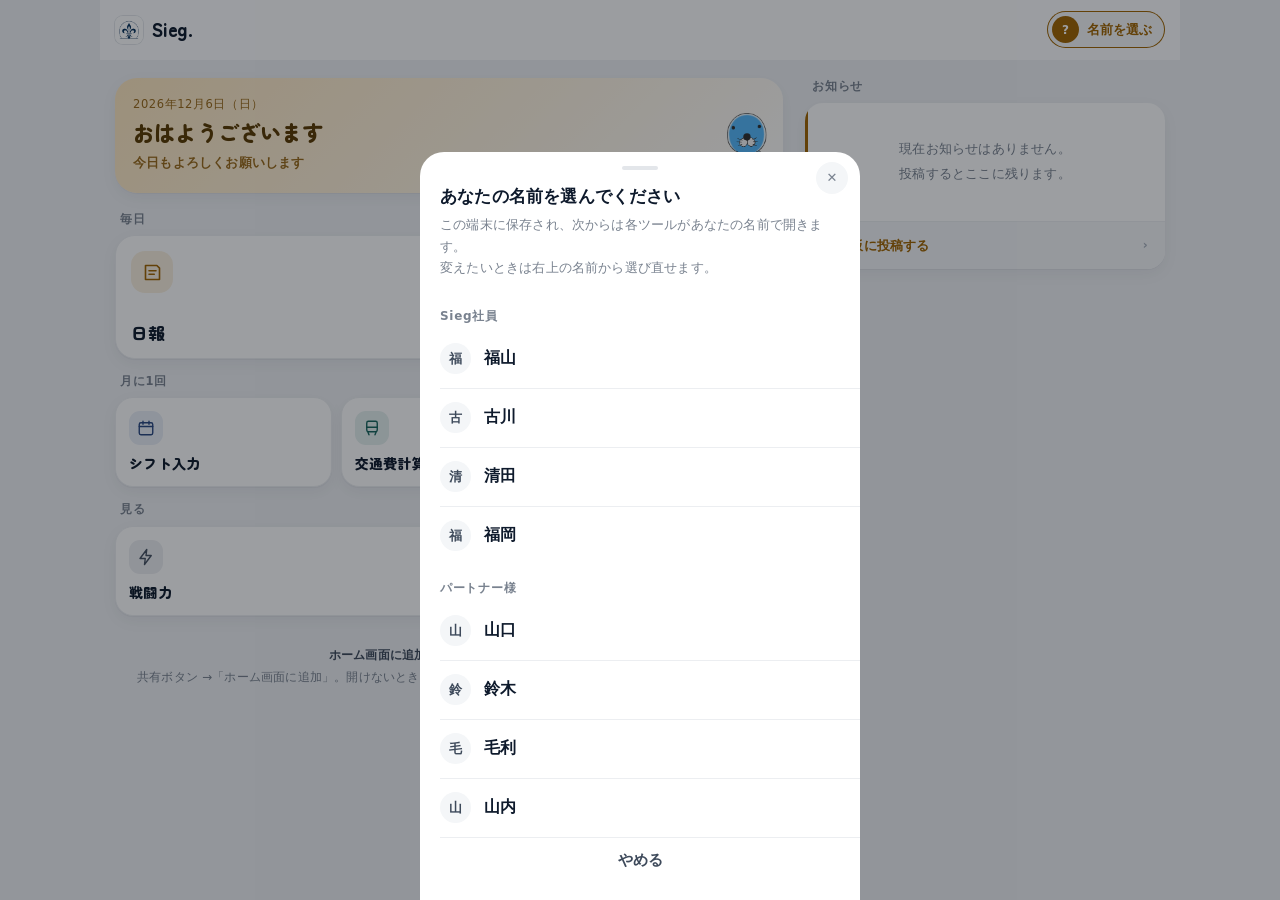
==== index.html @ 3b05fbc0 "全体を軽く：キャラ画像をWebPに（6MB→0.4MB）・Webフォントを減らして待たずに表示・更新しても画像とフォントを捨てない・みんなの状況は前回の分をすぐ出す - fighters/NN.web" ====
<!DOCTYPE html>
<html lang="ja">
<head>
<meta charset="UTF-8">
<meta name="viewport" content="width=device-width, initial-scale=1.0, viewport-fit=cover">
<title>Sieg 業務ポータル</title>
<meta http-equiv="Cache-Control" content="no-cache, no-store, must-revalidate">
<meta http-equiv="Pragma" content="no-cache">
<meta http-equiv="Expires" content="0">
<meta name="description" content="Siegの業務ツール入口。日報・シフト入力・交通費計算・経費精算・掲示板・資料・緊急連絡先。">
<meta name="theme-color" content="#FFFFFF" media="(prefers-color-scheme: light)">
<meta name="theme-color" content="#0C1015" media="(prefers-color-scheme: dark)">
<link rel="manifest" href="manifest.json">
<link rel="icon" href="icons/icon-192.png" type="image/png">
<link rel="apple-touch-icon" href="icons/apple-touch-icon.png">
<link rel="preconnect" href="https://fonts.googleapis.com">
<link rel="preconnect" href="https://fonts.gstatic.com" crossorigin>
<!-- 字（丸ゴシック）は待たずに画面を出す。届いたら字だけ入れ替わる -->
<link rel="stylesheet" href="https://fonts.googleapis.com/css2?family=Zen+Maru+Gothic:wght@700;900&display=swap" media="print" onload="this.media='all'"><noscript><link rel="stylesheet" href="https://fonts.googleapis.com/css2?family=Zen+Maru+Gothic:wght@700;900&display=swap"></noscript>
<meta name="mobile-web-app-capable" content="yes">
<meta name="apple-mobile-web-app-capable" content="yes">
<meta name="apple-mobile-web-app-status-bar-style" content="default">
<meta name="apple-mobile-web-app-title" content="Sieg">
<style>
/* ═════ 配色・角丸などの基本値 ═════ */
:root{
  --bg:#EFF1F4; --surface:#FFF; --sunk:#F4F6F8;
  --ink:#0E1A2C; --ink2:#3E4A5B; --mute:#79828F; --faint:#A6AEBA;
  --hair:#E3E6EA; --hair2:#ECEEF1;
  --amber:#A06400; --amber-tint:#FAF0DF;
  --red:#AE2B24;   --red-tint:#F9EAE8;
  --blue:#294780;  --blue-tint:#E9EEF6;
  --teal:#16645C;  --teal-tint:#E4F0EE;
  --green:#1B6541; --green-tint:#E6F0EA;
  --slate:#465162; --slate-tint:#ECEEF1;
  --lift:0 1px 1px rgba(14,26,44,.035), 0 5px 16px rgba(14,26,44,.05);
  --r:18px;
  --inset:69px; /* アイコン幅ぶん、区切り線を内側から始める */
}
@media (prefers-color-scheme:dark){
  :root{
    --bg:#0C1015; --surface:#161B23; --sunk:#1C222B;
    --ink:#E9EEF4; --ink2:#B7C1CD; --mute:#818B9A; --faint:#5A6473;
    --hair:#232A34; --hair2:#1E242C;
    --amber:#E7AB44; --amber-tint:#2A2115;
    --red:#F07B6F;   --red-tint:#2B1917;
    --blue:#84A9E3;  --blue-tint:#182130;
    --teal:#5FC6B9;  --teal-tint:#142625;
    --green:#5FC48C; --green-tint:#152621;
    --slate:#98A3B2; --slate-tint:#1C222B;
    --lift:none;
  }
}
*{box-sizing:border-box;margin:0;padding:0;-webkit-tap-highlight-color:transparent}
[hidden]{display:none!important}
html{-webkit-text-size-adjust:100%}
body{
  background:var(--bg); color:var(--ink);
  font-family:"Hiragino Kaku Gothic ProN","Yu Gothic",Meiryo,system-ui,sans-serif;
  font-feature-settings:"palt"; line-height:1.5; letter-spacing:.012em;
}
a{color:inherit;text-decoration:none}
button{font-family:inherit;border:none;background:none;color:inherit;cursor:pointer}
:focus-visible{outline:2px solid var(--amber);outline-offset:2px;border-radius:10px}
@media (prefers-reduced-motion:reduce){*{transition:none!important;animation:none!important}}

.app{max-width:440px;margin:0 auto;min-height:100vh;min-height:100svh;
  padding-bottom:calc(78px + env(safe-area-inset-bottom))}
.pad{padding:0 15px}

/* ═════ ヘッダー ═════ */
.bar{
  position:sticky;top:0;z-index:20;
  background:color-mix(in srgb,var(--surface) 84%,transparent);
  -webkit-backdrop-filter:saturate(180%) blur(20px);backdrop-filter:saturate(180%) blur(20px);
  border-bottom:1px solid transparent;
  padding:calc(11px + env(safe-area-inset-top)) 15px 11px;
  display:flex;align-items:center;justify-content:space-between;gap:10px;
  transition:border-color .2s;
}
.bar.stuck{border-bottom-color:var(--hair)}
.brand{display:flex;align-items:center;gap:9px;min-width:0}
.brand .mk{width:28px;height:28px;flex:none;border-radius:8px;overflow:hidden;
  background:#fff;box-shadow:0 0 0 1px var(--hair)}
.brand .mk img{width:100%;height:100%;display:block;object-fit:cover}
.brand b{font-size:19px;font-weight:800;letter-spacing:-.01em}
.who{
  display:flex;align-items:center;gap:8px;flex:none;
  background:var(--sunk);border-radius:999px;padding:5px 13px 5px 5px;
  font-size:13px;font-weight:700;transition:transform .12s;
}
.who:active{transform:scale(.95)}
.who i{width:27px;height:27px;border-radius:50%;background:var(--ink);color:var(--surface);
  display:grid;place-items:center;font-style:normal;font-size:12px;font-weight:800;flex:none}
.who.unset{color:var(--amber);box-shadow:inset 0 0 0 1px var(--amber)}
.who.unset i{background:var(--amber);color:#fff}

/* ═════ 画面切り替え ═════ */
.view{display:none;padding-top:18px}
.view.on{display:block}
.view.on.enter > *{animation:rise .36s cubic-bezier(.22,.68,.28,1) backwards}
.view.on.enter > *:nth-child(2){animation-delay:.055s}
.view.on.enter > *:nth-child(3){animation-delay:.1s}
.view.on.enter > *:nth-child(4){animation-delay:.14s}
@keyframes rise{from{opacity:0;transform:translateY(10px)}to{opacity:1;transform:none}}

.head{padding:2px 5px 16px}
.head .d{font-size:11.5px;color:var(--faint);font-variant-numeric:tabular-nums;letter-spacing:.05em}
.head h2{font-size:21px;font-weight:800;margin-top:5px;line-height:1.42;text-wrap:pretty}
/* あいさつ：時間帯で色が変わるカード（朝・昼・夜は data-tod） */
#v-home .head{margin:0 0 16px;padding:18px 74px 20px 18px;border-radius:22px;background:var(--hero);box-shadow:var(--lift)}
#v-home .head .d{color:var(--hero-sub)}
#v-home .head h2{color:var(--hero-ink);font-size:21px;font-weight:900;letter-spacing:.01em;word-break:keep-all;overflow-wrap:anywhere}
#v-home .head .sub{display:block;margin-top:6px;font-size:12.5px;font-weight:700;color:var(--hero-sub)}
:root[data-tod="morning"]{--hero:linear-gradient(135deg,#FFE7BF 0%,#FFF4E0 55%,#FFFFFF 100%);--hero-ink:#5A3A00;--hero-sub:#9A6A1A}
:root[data-tod="day"]{--hero:linear-gradient(135deg,#DDEBFF 0%,#F2F7FF 60%,#FFFFFF 100%);--hero-ink:#13305E;--hero-sub:#4F6A93}
:root[data-tod="night"]{--hero:linear-gradient(135deg,#1C2B4D 0%,#14203A 60%,#101826 100%);--hero-ink:#F3F6FB;--hero-sub:#A9B8D3}
@media (prefers-color-scheme:dark){
  :root[data-tod="morning"]{--hero:linear-gradient(135deg,#3A2A12 0%,#251C10 70%);--hero-ink:#FFE3B0;--hero-sub:#C9A36A}
  :root[data-tod="day"]{--hero:linear-gradient(135deg,#17284A 0%,#121C30 70%);--hero-ink:#E6EEFB;--hero-sub:#93A7C8}
}
/* 見出しは丸みのある書体（読めないときは端末の書体） */
.brand b,#v-home .head h2,.tiles .tx b{font-family:"Zen Maru Gothic","Hiragino Kaku Gothic ProN","Yu Gothic",Meiryo,system-ui,sans-serif}

/* ホームのツール：使う回数でまとめる。「毎日」は大きいタイル、「月に1回」「見る」は小さいタイル（1画面に収める） */
#homeTools{background:none;box-shadow:none;overflow:visible;margin-bottom:6px}
#homeTools h3.sec{padding:14px 5px 7px}
#homeTools h3.sec:first-child{padding-top:2px}
.tiles{display:grid;gap:9px;grid-template-columns:repeat(var(--n,2),minmax(0,1fr))}
.tiles .row{flex-direction:column;align-items:flex-start;gap:8px;min-height:0;padding:13px 13px 12px;
  border-radius:18px;background:var(--surface);box-shadow:var(--lift);border:1px solid var(--hair2);
  transition:transform .14s cubic-bezier(.3,.7,.4,1);animation:tile-in .42s cubic-bezier(.22,.68,.28,1) backwards}
.tiles .row::before{display:none}
.tiles .row:active{transform:scale(.96)}
.tiles .tx{flex:none;min-width:0;width:100%}
.tiles .tx small{display:none}
.tiles .tx b{display:block}
.tiles .st{margin-top:6px}
.tiles.big:not(.one) .tx{margin-top:auto}
.tiles .st{display:inline-flex;align-items:center;gap:5px;font-size:11.5px;font-weight:800;line-height:1.35;
  padding:3px 9px;border-radius:999px;background:var(--sunk);color:var(--ink2);max-width:100%;
  white-space:nowrap;overflow:hidden;text-overflow:ellipsis}
.tiles .st i{width:6px;height:6px;border-radius:50%;background:currentColor;flex:none}
.tiles .st.warn{background:var(--amber-tint);color:var(--amber)}
.tiles .st.bad{background:var(--red-tint);color:var(--red)}
.tiles .st.ok{background:var(--green-tint);color:var(--green)}
.tiles .st.off{background:none;color:var(--mute);padding-left:0}
.tiles .st.wait{color:transparent;width:72px;background:linear-gradient(90deg,var(--sunk),var(--hair2),var(--sunk));background-size:200% 100%;animation:sk 1.2s linear infinite}
@keyframes sk{to{background-position:-200% 0}}
/* 毎日：大きいタイル（1つだけなら横長） */
.tiles.big .row{min-height:100px;padding:15px 15px 13px;border-radius:20px}
.tiles.big .ic{width:42px;height:42px;border-radius:14px}
.tiles.big .tx b{font-size:17px;font-weight:900}
.tiles.big.one .row{flex-direction:row;align-items:center;min-height:0;gap:13px}
.tiles.big.one .tx{flex:1;width:auto}
.tiles.big.one .tx b{display:block}
.tiles.big.one .st{margin:4px 0 0}
/* 月に1回・見る：小さいタイル（1つだけなら横長） */
.tiles.small.one .row{flex-direction:row;align-items:center;gap:12px}
.tiles.small.one .tx{flex:1;width:auto}
.tiles.small.one .st{margin-top:3px}
.tiles.small .ic{width:34px;height:34px;border-radius:11px}
.tiles.small .ic svg{width:18px;height:18px}
.tiles.small .tx b{font-size:14px;font-weight:900;white-space:nowrap;overflow:hidden;text-overflow:ellipsis}
.tiles.small .st{font-size:11px;padding:2px 8px;margin-top:4px}
.tiles .row:nth-child(2){animation-delay:.05s}
.tiles .row:nth-child(3){animation-delay:.1s}

/* きょうやること（その人がやることだけ。済んだものにはチェック） */
.todo{background:var(--surface);border-radius:var(--r);box-shadow:var(--lift);border:1px solid var(--hair2);margin:-4px 0 14px;overflow:hidden}
.todo h3{display:flex;align-items:center;justify-content:space-between;font-size:12px;font-weight:800;color:var(--mute);letter-spacing:.06em;padding:12px 16px 4px}
.todo h3 em{font-style:normal;font-weight:800;color:var(--faint);letter-spacing:0}
.todo a{display:flex;align-items:center;gap:11px;padding:10px 16px 11px;font-size:14px;font-weight:800;position:relative}
.todo a+a::before{content:"";position:absolute;left:47px;right:0;top:0;height:1px;background:var(--hair2)}
.todo a:active{background:var(--sunk)}
.todo .ck{width:22px;height:22px;border-radius:50%;flex:none;box-shadow:inset 0 0 0 2px var(--amber);display:grid;place-items:center}
.todo .ck.info{box-shadow:inset 0 0 0 2px var(--blue)}
.todo .ck.info::after{content:"";width:6px;height:6px;border-radius:50%;background:var(--blue)}
.todo a.done{color:var(--mute);font-weight:700}
.todo a.done .ck{background:var(--green);box-shadow:none}
.todo a.done .ck::after{content:"";width:9px;height:5px;border-left:2.2px solid #fff;border-bottom:2.2px solid #fff;transform:translateY(-1px) rotate(-45deg)}
.todo a .go{margin-left:auto;color:var(--faint);font-size:16px;font-weight:700}
.todo a small{display:block;font-size:11.5px;color:var(--mute);font-weight:700;margin-top:1px}
.todo.alldone{padding:12px 16px;display:flex;align-items:center;gap:10px;font-size:13.5px;font-weight:800;color:var(--green)}
.todo.alldone .ck{width:22px;height:22px;border-radius:50%;background:var(--green);display:grid;place-items:center;flex:none}
.todo.alldone .ck::after{content:"";width:9px;height:5px;border-left:2.2px solid #fff;border-bottom:2.2px solid #fff;transform:translateY(-1px) rotate(-45deg)}
/* お知らせ：会議までの日数 */
.nt .cd{font-size:10.5px;font-weight:900;padding:3px 8px;border-radius:999px;flex:none;background:var(--blue);color:#fff}
.nt .cd.soon{background:var(--red)}
.nt .cd.past{background:var(--slate-tint);color:var(--mute)}

/* パソコン：左にあいさつとツール、右にお知らせ */
.hside{display:none}
@media (min-width:960px){
  .app{max-width:1080px}
  .tabs{max-width:1080px}
  .hgrid{display:grid;grid-template-columns:minmax(0,1fr) 360px;gap:22px;align-items:start}
  .hside{display:block;position:sticky;top:76px}
  .hside .notice{margin-bottom:12px}
  #homeNotice{display:none!important}
  .tiles.big .row{min-height:124px}
  .view:not(#v-home){max-width:640px;margin:0 auto}
}
@keyframes tile-in{from{opacity:0;transform:translateY(12px) scale(.98)}to{opacity:1;transform:none}}

h3.sec{font-size:11.5px;font-weight:800;color:var(--mute);padding:0 7px 8px;letter-spacing:.07em}
.view > h3.sec{margin-top:26px}

/* ═════ 通信状態 ═════ */
.off{display:none;align-items:center;gap:9px;background:var(--amber-tint);color:var(--amber);
  border-radius:13px;padding:11px 14px;margin-bottom:14px;font-size:12.5px;font-weight:700}
.off.show{display:flex}
.off span{width:7px;height:7px;border-radius:50%;background:var(--amber);flex:none}

/* ═════ お知らせ（掲示板） ═════ */
.notice{background:var(--surface);border-radius:var(--r);box-shadow:var(--lift);
  overflow:hidden;margin-bottom:24px;position:relative}
.notice::before{content:"";position:absolute;left:0;top:0;bottom:0;width:3px;background:var(--amber);z-index:1}
.nt{position:relative}
.nt+.nt::before{content:"";position:absolute;left:19px;right:0;top:0;height:1px;background:var(--hair2)}
.nt>button{display:flex;align-items:center;gap:10px;width:100%;text-align:left;
  padding:14px 17px 14px 19px;min-height:60px}
.nt>button:active{background:var(--sunk)}
.nt .u{width:7px;height:7px;border-radius:50%;background:var(--amber);flex:none}
.nt .ntx{flex:1;min-width:0}
.nt .ntx b{display:block;font-size:14.5px;font-weight:800;letter-spacing:.02em;
  white-space:nowrap;overflow:hidden;text-overflow:ellipsis}
.nt .ntx small{display:block;font-size:11.5px;color:var(--faint);margin-top:3px;
  font-variant-numeric:tabular-nums;white-space:nowrap;overflow:hidden;text-overflow:ellipsis}
.nt.read .ntx b{font-weight:700;color:var(--ink2)}
.nt .tag{font-size:10.5px;font-weight:800;padding:3px 8px;border-radius:999px;flex:none;
  background:var(--slate-tint);color:var(--slate)}
.nt .tag.imp{background:var(--red-tint);color:var(--red)}
.nt .tag.meet{background:var(--blue-tint);color:var(--blue)}
.nt .car{flex:none;width:11px;height:11px;border-right:1.8px solid var(--faint);
  border-bottom:1.8px solid var(--faint);transform:rotate(45deg) translate(-2px,-2px);
  transition:transform .24s cubic-bezier(.22,.68,.28,1)}
.nt[open] .car{transform:rotate(-135deg) translate(-3px,-3px)}
.nt .wrap{display:grid;grid-template-rows:0fr;transition:grid-template-rows .28s cubic-bezier(.22,.68,.28,1)}
.nt[open] .wrap{grid-template-rows:1fr}
.nt .wrap>div{overflow:hidden}
.nt .body{padding:0 17px 17px 19px}
.nt .body p{font-size:13.5px;line-height:1.85;color:var(--ink2);text-wrap:pretty;white-space:pre-wrap}
.nt .body .by{font-size:11.5px;color:var(--faint);margin-top:9px}
.more{display:flex;align-items:center;justify-content:space-between;width:100%;
  padding:14px 17px 14px 19px;border-top:1px solid var(--hair2);
  font-size:13px;font-weight:700;color:var(--ink2);background:var(--sunk)}
.more:active{opacity:.55}
.more em{color:var(--faint);font-size:12px;font-weight:600;font-style:normal}
.more.go{color:var(--amber)}

/* ═════ 一覧の行 ═════ */
.list{background:var(--surface);border-radius:var(--r);box-shadow:var(--lift);
  overflow:hidden;margin-bottom:12px}
.row{display:flex;align-items:center;gap:14px;padding:15px 17px;min-height:70px;
  transition:background .12s,transform .1s;position:relative}
.row+.row::before{content:"";position:absolute;left:var(--inset);right:0;top:0;
  height:1px;background:var(--hair2)}
.row:active{background:var(--sunk);transform:scale(.994)}
.ic{width:40px;height:40px;border-radius:13px;flex:none;display:grid;place-items:center}
.ic svg{width:21px;height:21px;stroke-width:1.85;fill:none;stroke-linecap:round;stroke-linejoin:round}
.ic.amber{background:var(--amber-tint)} .ic.amber svg{stroke:var(--amber)}
.ic.blue {background:var(--blue-tint)}  .ic.blue  svg{stroke:var(--blue)}
.ic.teal {background:var(--teal-tint)}  .ic.teal  svg{stroke:var(--teal)}
.ic.green{background:var(--green-tint)} .ic.green svg{stroke:var(--green)}
.ic.slate{background:var(--slate-tint)} .ic.slate svg{stroke:var(--slate)}
.ic.red  {background:var(--red-tint)}   .ic.red   svg{stroke:var(--red)}
.tx{flex:1;min-width:0}
.tx b{display:block;font-size:16px;font-weight:800;letter-spacing:.02em}
.tx small{display:block;font-size:12px;color:var(--mute);margin-top:3px;line-height:1.5}
.tx small.tel{font-size:13.5px;color:var(--ink2);font-weight:600;
  letter-spacing:.07em;font-variant-numeric:tabular-nums;margin-top:2px}
.pill{font-size:11px;font-weight:800;padding:4px 10px;border-radius:999px;flex:none;
  background:var(--red-tint);color:var(--red);white-space:nowrap}

.empty{padding:34px 18px;text-align:center;color:var(--mute);font-size:13px;line-height:1.9}
.hint{font-size:12px;color:var(--mute);line-height:1.85;text-align:center;padding:22px 14px 4px}
.hint b{color:var(--ink2);font-weight:700}
.foot{text-align:center;font-size:10px;color:var(--faint);letter-spacing:.26em;
  padding:18px 0 10px;opacity:.6}

/* ホーム画面に追加（Android / PC Chrome だけ出る） */
.install{display:none;width:100%;align-items:center;gap:13px;background:var(--surface);
  border-radius:var(--r);box-shadow:var(--lift);padding:15px 17px;margin-bottom:12px;text-align:left}
.install.show{display:flex}
.install i{width:40px;height:40px;border-radius:13px;background:var(--amber-tint);color:var(--amber);
  display:grid;place-items:center;font-style:normal;font-size:20px;font-weight:800;flex:none}

/* ═════ 下のタブ ═════ */
.tabs{position:fixed;left:0;right:0;bottom:0;z-index:30;max-width:440px;margin:0 auto;
  background:color-mix(in srgb,var(--surface) 88%,transparent);
  -webkit-backdrop-filter:saturate(180%) blur(22px);backdrop-filter:saturate(180%) blur(22px);
  border-top:1px solid var(--hair);
  display:grid;grid-template-columns:repeat(4,1fr);
  padding:9px 0 calc(10px + env(safe-area-inset-bottom))}
.tab{display:flex;flex-direction:column;align-items:center;gap:4px;
  font-size:10px;font-weight:800;color:var(--faint);position:relative;padding:2px 0;
  letter-spacing:.05em;transition:color .18s}
.tab svg{width:22px;height:22px;stroke:currentColor;stroke-width:1.7;fill:none;
  stroke-linecap:round;stroke-linejoin:round;transition:stroke-width .18s,transform .18s}
.tab[aria-selected=true]{color:var(--ink)}
.tab[aria-selected=true] svg{stroke-width:2.35;transform:translateY(-1px)}
.tab .n{position:absolute;top:-2px;left:calc(50% + 6px);background:var(--amber);color:#fff;
  font-size:9px;font-weight:800;min-width:15px;height:15px;border-radius:999px;
  display:grid;place-items:center;padding:0 4px}

/* ═════ 下から出るシート ═════ */
/* 画面いっぱいの覆い。高さはJSで実寸を入れるので、
   アドレスバーの出入りやアプリ内ブラウザでもズレない。 */
.scrim{position:fixed;left:0;top:0;width:100%;height:100%;z-index:40;
  display:flex;align-items:flex-end;justify-content:center;
  background:rgba(8,13,21,.4);
  opacity:0;pointer-events:none;transition:opacity .22s}
.scrim.on{opacity:1;pointer-events:auto}
.sheet{width:100%;max-width:440px;
  background:var(--surface);border-radius:24px 24px 0 0;
  padding:8px 0 calc(16px + env(safe-area-inset-bottom));
  transform:translateY(101%);transition:transform .3s cubic-bezier(.32,.72,0,1);
  max-height:100%;overflow:auto;-webkit-overflow-scrolling:touch}
.scrim.on .sheet{transform:none}
.grip{width:36px;height:4px;border-radius:2px;background:var(--hair);margin:6px auto 15px}
.sheet{position:relative}
.sheet .x{position:absolute;top:10px;right:12px;width:32px;height:32px;border-radius:50%;
  background:var(--sunk);color:var(--mute);font-size:13px;display:grid;place-items:center}
.sheet .x:active{opacity:.55}
.sheet h4{font-size:16.5px;font-weight:800;padding:0 52px 5px 20px}
.sheet .lead{font-size:12.5px;color:var(--mute);padding:0 20px 15px;line-height:1.7}
.pick{display:flex;align-items:center;gap:13px;width:100%;text-align:left;
  padding:14px 20px;font-size:16px;font-weight:700;position:relative}
.pick+.pick::before,.pick.clear::before,.pick.cancel::before{content:"";position:absolute;
  left:20px;right:0;top:0;height:1px;background:var(--hair2)}
.pick:active{background:var(--sunk)}
.pick i{width:31px;height:31px;border-radius:50%;background:var(--sunk);display:grid;
  place-items:center;font-style:normal;font-size:13px;font-weight:800;color:var(--ink2);flex:none}
.pick .pt{flex:1;min-width:0}
.pick .pt small{display:block;font-size:11.5px;color:var(--mute);font-weight:600;margin-top:2px}
.pick[aria-current=true]{color:var(--amber)}
.pick[aria-current=true] i{background:var(--amber);color:#fff}
.pick.clear{color:var(--mute);font-weight:400;font-size:13.5px;margin-top:6px}
.pick.cancel{color:var(--ink2);font-weight:700;font-size:14.5px;justify-content:center}
.pick-head{padding:14px 20px 4px;font-size:12px;font-weight:800;color:var(--mute);letter-spacing:.06em}
.pick-head+.pick::before{display:none}
</style>
</head>
<body>
<div class="app">

  <div class="bar" id="bar">
    <div class="brand">
      <span class="mk"><img src="icons/icon-192.png" alt="" width="28" height="28"></span>
      <b>Sieg.</b>
    </div>
    <button class="who unset" id="whoBtn" type="button"><i id="whoIni">?</i><span id="whoName">名前を選ぶ</span></button>
  </div>

  <!-- ══ ホーム ══ -->
  <section class="view on enter pad" id="v-home">
    <div class="off" id="offline"><span></span>オフラインです。お知らせは最新でない場合があります</div>
    <div class="hgrid">
      <div class="hmain">
        <div class="head">
          <div class="d" id="today"></div>
          <h2 id="greet">おつかれさまです</h2>
          <span class="sub" id="greetSub"></span>
        </div>
        <div class="todo" id="todo" hidden></div>
        <div class="notice" id="homeNotice" hidden></div>
        <div id="homeTools"></div>
        <button class="install" id="install" type="button">
          <i>＋</i>
          <span class="tx"><b>ホーム画面に追加</b><small>アプリのように1タップで開けます</small></span>
        </button>
        <p class="hint"><b>ホーム画面に追加すると1タップで開けます</b><br>
        共有ボタン →「ホーム画面に追加」。開けないときはリンクを長押しして「他のブラウザで開く」を選んでください。</p>
      </div>
      <aside class="hside" aria-label="お知らせ">
        <h3 class="sec">お知らせ</h3>
        <div class="notice" id="sideNotice"></div>
      </aside>
    </div>
    <div class="foot">SIEG ／ KUMAMOTO</div>
  </section>

  <!-- ══ ツール ══ -->
  <section class="view pad" id="v-tool">
    <div class="head"><h2>ツール</h2></div>
    <h3 class="sec" style="margin-top:0">申請する</h3>
    <div class="list" id="toolsA"></div>
    <h3 class="sec">見る・共有する</h3>
    <div class="list" id="toolsB"></div>
  </section>

  <!-- ══ お知らせ（掲示板） ══ -->
  <section class="view pad" id="v-info">
    <div class="head"><h2>お知らせ</h2></div>
    <div class="notice" id="allNotice"></div>
  </section>

  <!-- ══ 連絡先 ══ -->
  <section class="view pad" id="v-call">
    <div class="head"><div class="d">24時間つながります</div><h2>緊急連絡先</h2></div>
    <div class="list" id="contacts"></div>
    <p class="hint">つながらないときは Discord の #連絡 に書き込んでください。</p>
  </section>

  <nav class="tabs" role="tablist">
    <button class="tab" role="tab" aria-selected="true" data-v="home">
      <svg viewBox="0 0 24 24"><path d="M3 11l9-7 9 7v9a1 1 0 0 1-1 1h-5v-6H9v6H4a1 1 0 0 1-1-1z"/></svg>ホーム</button>
    <button class="tab" role="tab" aria-selected="false" data-v="tool">
      <svg viewBox="0 0 24 24"><rect x="3" y="3" width="7" height="7" rx="1.8"/><rect x="14" y="3" width="7" height="7" rx="1.8"/><rect x="3" y="14" width="7" height="7" rx="1.8"/><rect x="14" y="14" width="7" height="7" rx="1.8"/></svg>ツール</button>
    <button class="tab" role="tab" aria-selected="false" data-v="info"><span class="n" id="badge" hidden>0</span>
      <svg viewBox="0 0 24 24"><path d="M18 8a6 6 0 1 0-12 0c0 7-3 8-3 8h18s-3-1-3-8"/><path d="M10.5 21h3"/></svg>お知らせ</button>
    <button class="tab" role="tab" aria-selected="false" data-v="call">
      <svg viewBox="0 0 24 24"><path d="M5 4h4l2 5-3 2a12 12 0 0 0 5 5l2-3 5 2v4a1 1 0 0 1-1 1A17 17 0 0 1 4 5a1 1 0 0 1 1-1z"/></svg>連絡先</button>
  </nav>
</div>

<div class="scrim" id="scrim">
  <div class="sheet" id="sheet" role="dialog" aria-label="選択">
    <div class="grip"></div>
    <button class="x" id="sheetX" type="button" aria-label="閉じる">✕</button>
    <h4 id="sheetTitle">あなたの名前を選んでください</h4>
    <p class="lead" id="sheetLead">この端末に保存され、次からは自動で表示されます。</p>
    <div id="picks"></div>
    <button class="pick clear" id="sheetClear" type="button" hidden>名前を消して「未設定」に戻す</button>
    <button class="pick cancel" id="sheetCancel" type="button">やめる</button>
  </div>
</div>

<script src="gas-client.js"></script>
<script src="sieg-roster.js"></script>
<script src="sieg-products.js"></script>
<script>
/* ══════════ ここだけ書き換えれば運用できます ══════════ */

/* お知らせ（掲示板）のGASデプロイURL */
var NOTICE_API  = 'https://script.google.com/macros/s/AKfycbxA1xDkeYuLRSo39iZju6-RUirpwAQbou_WjYe2G0t7KAQJAEADPgl8-56FW9jWzSvT/exec';
/* 掲示板への投稿ページ */
var NOTICE_POST = 'https://sakusakusansan-star.github.io/notice-form/';

/* 名簿は sieg-roster.js（ポータルと全ツールで共通）。人の増減はそちらだけ直す */
var R = window.SiegRoster || { staff: [], partners: [], everyone: [], forTool: function(){ return []; } };
var STAFF    = R.staff;      // Sieg社員
var PARTNERS = R.partners;   // パートナー様
var EVERYONE = R.everyone;

/* ツール
   for     … このツールを使う人（ホームやツール一覧には、選んだ人が使うものだけ出す）
   url     … 開く先。partnerUrl があればパートナー様はそちら
   withName… 開くときに ?staff=名前 を付ける */
var TOOLS = [
  { id:'nippou', name:'日報', desc:'実績・所感をDiscordへ送信', ic:'doc', c:'amber', home:true,
    for:R.forTool('nippou'), withName:true, url:'https://sakusakusansan-star.github.io/nippou-form/' },

  { id:'gain', name:'獲得報告', desc:'獲得した件数をDiscordへ送信', ic:'flag', c:'red', home:true,
    for:R.forTool('gain'), withName:true, url:'gain.html' },

  { id:'power', name:'戦闘力', desc:'今月の戦闘力とランキング', ic:'bolt', c:'slate', home:true,
    for:R.forTool('power'), withName:true, url:'power.html' },

  { id:'team', name:'みんなの状況', desc:'全員の獲得・日報・稼働費をひと目で', ic:'team', c:'teal', home:true,
    for:R.forTool('team'), withName:true, url:'team.html' },

  { id:'shift', name:'シフト入力', desc:'スマホから稼働日を送信', ic:'cal', c:'blue', home:true,
    for:EVERYONE, withName:true, url:'shift.html',
    partnerUrl:'https://sakusakusansan-star.github.io/shift-form/' },

  { id:'commute', name:'交通費計算', desc:'通勤距離・交通費の自動計算', ic:'car', c:'teal', home:true,
    for:R.forTool('commute'), withName:true, url:'https://sakusakusansan-star.github.io/commute-form/' },

  { id:'keihi', name:'経費精算', desc:'領収書をAIで自動読み取り', ic:'rcpt', c:'green', home:true,
    for:R.forTool('keihi'), withName:true, url:'https://sakusakusansan-star.github.io/keihi23/' },

  { id:'sheet', name:'シフト表を見る', desc:'みんなのシフト（スプレッドシート）', ic:'grid', c:'blue', group:'B',
    for:EVERYONE, url:'https://docs.google.com/spreadsheets/d/1wRBlTC_U2Mek5xj1YDFUEuAdRRlcVGZGIy_3WmmJLsQ/edit?usp=sharing' },

  { id:'docs', name:'資料置き場', desc:'予約番号の発行方法・料金表など', ic:'fold', c:'slate', group:'B',
    for:EVERYONE, url:'docs/' },

  { id:'post', name:'掲示板に投稿', desc:'お知らせ・会議予定を全員へ共有', ic:'board', c:'amber', group:'B',
    for:R.forTool('notice'), url:NOTICE_POST }
];

var CONTACTS = [
  { name:'代表　福岡', tel:'080-1787-9619', lead:true },
  { name:'清田',       tel:'090-7294-2546' },
  { name:'福山',       tel:'080-1751-3219' },
  { name:'古川',       tel:'070-8974-2868' }
];

/* ══════════ ここから下は触らなくて大丈夫です ══════════ */

var ICONS = {
  doc  :'<path d="M4 4h13l3 3v13H4z"/><path d="M8 10h8M8 14h6"/>',
  cal  :'<rect x="3" y="5" width="18" height="16" rx="2.2"/><path d="M8 3v4M16 3v4M3 10h18"/>',
  car  :'<rect x="5" y="3" width="14" height="14" rx="2.2"/><path d="M5 11h14M8 21l-1.6-4M16 21l1.6-4"/>',
  rcpt :'<path d="M5 3h14v18l-3-2-2 2-2-2-2 2-2-2-3 2z"/><path d="M9 8h6M9 12h6"/>',
  fold :'<path d="M3 7a2 2 0 0 1 2-2h4l2 2h8a2 2 0 0 1 2 2v8a2 2 0 0 1-2 2H5a2 2 0 0 1-2-2z"/>',
  board:'<path d="M4 10v4h3l6 4V6l-6 4H4z"/><path d="M17.5 9.2a4 4 0 0 1 0 5.6"/>',
  grid :'<rect x="3" y="4" width="18" height="16" rx="2.2"/><path d="M3 9.5h18M3 15h18M9.5 4v16"/>',
  flag :'<path d="M5 21V4"/><path d="M5 4h11l-2 4 2 4H5"/>',
  team :'<circle cx="9" cy="8" r="3.2"/><path d="M3 20c0-3.3 2.7-6 6-6s6 2.7 6 6"/><circle cx="17" cy="9" r="2.4"/><path d="M16 14.2c2.9.3 5 2.6 5 5.8"/>',
  bolt :'<path d="M13 2 4 14h7l-1 8 9-12h-7z"/>',
  tel  :'<path d="M5 4h4l2 5-3 2a12 12 0 0 0 5 5l2-3 5 2v4a1 1 0 0 1-1 1A17 17 0 0 1 4 5a1 1 0 0 1 1-1z"/>'
};
function $(s){ return document.querySelector(s); }
function svg(k){ return '<svg viewBox="0 0 24 24">' + ICONS[k] + '</svg>'; }
function esc(s){
  return String(s == null ? '' : s).replace(/[&<>"]/g, function(c){
    return { '&':'&amp;', '<':'&lt;', '>':'&gt;', '"':'&quot;' }[c];
  });
}
function initial(s){ return Array.from(String(s))[0] || '?'; }

/* ═══ 日付 ═══ */
var W = ['日','月','火','水','木','金','土'];
(function(){
  var n = new Date();
  $('#today').textContent = n.getFullYear() + '年' + (n.getMonth() + 1) + '月' + n.getDate() + '日（' + W[n.getDay()] + '）';
})();

/* ═══ 端末に覚えておくこと（名前） ═══ */
var STAFF_KEY = 'siegStaff';
var PARTNER_KEY = 'siegPartnerName';   // パートナー様用シフト入力（shift-form）と共通
var READ_KEY = 'sieg.read';

function lsGet(k){ try { return localStorage.getItem(k) || ''; } catch(e) { return ''; } }
function lsSet(k, v){ try { localStorage.setItem(k, v); } catch(e) {} }
function lsDel(k){ try { localStorage.removeItem(k); } catch(e) {} }

function getStaff(){ var n = lsGet(STAFF_KEY); return EVERYONE.indexOf(n) >= 0 ? n : ''; }
function isPartner(n){ return PARTNERS.indexOf(n) >= 0; }
function setStaff(name){
  lsSet(STAFF_KEY, name);
  if (isPartner(name)) lsSet(PARTNER_KEY, name);
  paintWho();
  loadHome();
}
function clearStaff(){ lsDel(STAFF_KEY); paintWho(); loadHome(); }

/* 前の版からの引き継ぎ
   ・経費精算だけ個別に保存していた名前
   ・パートナー様がシフト入力で選んだ名前（前の版ではポータルの名前に入れていなかった）
   ・ツールごとに覚えていた行き先（siegChoice_…）は使わなくなったので消す */
(function(){
  if (!getStaff()) {
    var old = lsGet('siegStaff_keihi') || lsGet(PARTNER_KEY);
    if (EVERYONE.indexOf(old) >= 0) lsSet(STAFF_KEY, old);
  }
  lsDel('siegStaff_keihi');
  try {
    Object.keys(localStorage).forEach(function(k){ if (k.indexOf('siegChoice_') === 0) lsDel(k); });
  } catch(e) {}
})();

/* ═══ ツールの行 ═══ */
function toolRow(t, showFlag){
  return '<a class="row" href="' + esc(t.url || '#') + '" data-tool="' + esc(t.id) + '">'
    + '<span class="ic ' + t.c + '">' + svg(t.ic) + '</span>'
    + '<span class="tx"><b>' + esc(t.name) + '</b><small>' + esc(t.desc) + '</small>'
    + (showFlag ? tileState(t.id) : '') + '</span>'
    + (showFlag && t.flag ? '<span class="pill">' + esc(t.flag) + '</span>' : '')
    + '</a>';
}
/* ホームは使う回数でまとめる */
var HOME_GROUPS = [
  { name:'毎日', size:'big', ids:['nippou', 'gain'] },
  { name:'月に1回', size:'small', ids:['shift', 'commute', 'keihi'] },
  { name:'見る', size:'small', ids:['power', 'team'] }
];

/* 日報の「提出済み／未提出」（ホームのタイルだけに出す）。
   日報を送ると、日報の画面がこの端末に送った日付を残す（siegNippouSubmitted）。
   ほかのスマホから送った分はわからないので、そのときは未提出のまま出る。 */
function todayYmd(){
  var d = new Date();
  return d.getFullYear() + '-' + ('0' + (d.getMonth() + 1)).slice(-2) + '-' + ('0' + d.getDate()).slice(-2);
}
function nippouSent(){
  var me = getStaff(), t = todayYmd();
  if (HOME.nip && HOME.nip.ok && HOME.nip.days && (HOME.nip.days[me] || []).indexOf(t) >= 0) return true;
  try { return (JSON.parse(lsGet('siegNippouSubmitted') || '{}')[me] || []).indexOf(t) >= 0; } catch(e) { return false; }
}

/* ═══ ホームの数字（タイル・きょうやること） ═══
   獲得報告の集計・日報の記録・シフトを読む（ぼのぼのも同じものを使う＝二重に取りに行かない）。
   読めなかったものは出さないだけで、ほかはそのまま動く。 */
var STAFF_SHIFT_API = 'https://script.google.com/macros/s/AKfycbz_aHJ4v0Q-s5_m_i7G7gomrJeicz_iRWPF1qcafrG16gQtTV8VA7dU2ViTNgcbtTgYTg/exec';   // 社員のシフト（shift.html と同じ）
var HOME = { me:'', loading:false }, homeGen = 0, homePromise = Promise.resolve(null);
function ymOf(d){ return d.getFullYear() + '-' + ('0' + (d.getMonth() + 1)).slice(-2); }
function fmtN(n){ return Number(n || 0).toLocaleString('ja-JP'); }
/* 前回読んだ数字をこの端末に残しておき、開いたらまずそれを出す（Google の応答は数秒かかるので、待たせない）。
   新しい数字が届いたら、そっと入れ替える。名前か月が変わったら使わない */
var HOME_CACHE = 'siegHomeCache';
function homeCache(me, month){
  try { var c = JSON.parse(lsGet(HOME_CACHE) || 'null'); return c && c.me === me && c.month === month ? c : null; } catch(e) { return null; }
}
function loadHome(){
  var me = getStaff(), my = ++homeGen, PR = window.SiegProducts, G = window.GasClient;
  var now = new Date(), month = ymOf(now), nx = new Date(now.getFullYear(), now.getMonth() + 1, 1), partner = isPartner(me);
  var cached = me ? homeCache(me, month) : null;
  HOME = cached ? cached : { me:me, loading:!!(me && PR && G) };
  if (!(me && PR && G)) { HOME.loading = false; homePromise = Promise.resolve(null); paintHome(); return; }
  var skip = function(){ return null; };
  homePromise = Promise.all([
    G.get(PR.API, { action:'gainStats', from:month }).catch(skip),
    partner ? G.get(PR.API, { action:'nippouStatus', month:month }).catch(skip) : null,
    partner ? (R.shiftPartnerApi ? G.post(R.shiftPartnerApi, { action:'getMyShifts', name:me }, { retry:true }).catch(skip) : null)
            : G.get(STAFF_SHIFT_API, { action:'list', name:me, year:now.getFullYear(), month:now.getMonth() + 1 }).catch(skip),
    partner ? null : G.get(STAFF_SHIFT_API, { action:'list', name:me, year:nx.getFullYear(), month:nx.getMonth() + 1 }).catch(skip)
  ]).then(function(r){
    var d = { me:me, month:month, stats:r[0], nip:r[1], shift:partner ? r[2] : null, staffShift:partner ? null : r[2], staffNext:partner ? null : r[3] };
    // 読めなかったものは、前回の数字のまま
    if (cached) ['stats', 'nip', 'shift', 'staffShift', 'staffNext'].forEach(function(k){ if (!d[k] && cached[k]) d[k] = cached[k]; });
    if (my === homeGen) {
      HOME = d; paintHome();
      try { localStorage.setItem(HOME_CACHE, JSON.stringify(d)); } catch(e) {}
    }
    return d;
  });
  paintHome();
}
/* ぼのぼの（sieg-buddy.js）がここで読んだものを使う */
window.siegHomeData = function(){ return homePromise; };
function paintHome(){ paintTools(); paintTodo(); }

/* きょう・これからのシフト。{ today:{…}|null, next:{d, label}|null, known:true|false } */
var DOWJ = ['日','月','火','水','木','金','土'];
function myShift(){
  var now = new Date(), y = now.getFullYear(), m = now.getMonth() + 1, d = now.getDate();
  var lbl = function(yy, mm, dd){ return mm + '/' + dd + '（' + DOWJ[new Date(yy, mm - 1, dd).getDay()] + '）'; };
  if (HOME.shift && HOME.shift.ok && Array.isArray(HOME.shift.data)) {   // パートナー様：シートの月の分だけ
    var list = HOME.shift.data.slice().sort(function(a, b){ return (a.year - b.year) || (a.month - b.month) || (a.startDay - b.startDay); });
    var cur = list.filter(function(x){ return Number(x.year) === y && Number(x.month) === m; });
    var sheetIsNow = !list.length || cur.length === list.length;
    var tday = cur.filter(function(x){ return x.startDay <= d && d <= x.endDay; })[0] || null;
    var nxt = null;
    list.forEach(function(x){
      if (nxt) return;
      var isCur = Number(x.year) === y && Number(x.month) === m;
      if (isCur && x.endDay <= d) return;
      var day = isCur ? Math.max(x.startDay, d + 1) : x.startDay;
      nxt = { label: lbl(x.year, x.month, day), what: [x.torihiki, x.place].filter(Boolean).join('・') };
    });
    return { known: sheetIsNow, today: tday ? { what: [tday.torihiki, tday.place].filter(Boolean).join('・') } : null, next: nxt };
  }
  if (HOME.staffShift && HOME.staffShift.ok) {   // 社員：今月と来月
    var days = HOME.staffShift.days || {}, out = { known:true, today:null, next:null };
    var what = function(e){ return [e.place, e.client].filter(Boolean).join('・'); };
    if (days[d]) out.today = { what: what(days[d]) };
    Object.keys(days).map(Number).sort(function(a, b){ return a - b; }).forEach(function(k){ if (!out.next && k > d) out.next = { label: lbl(y, m, k), what: what(days[k]) }; });
    if (!out.next && HOME.staffNext && HOME.staffNext.ok) {
      var nd = HOME.staffNext.days || {}, ny = m === 12 ? y + 1 : y, nm = m === 12 ? 1 : m + 1;
      var first = Object.keys(nd).map(Number).sort(function(a, b){ return a - b; })[0];
      if (first) out.next = { label: lbl(ny, nm, first), what: what(nd[first]) };
    }
    return out;
  }
  return null;
}
/* 獲得：今月の自分の件数・戦闘力・順位、全員の件数 */
function myGain(){
  var PR = window.SiegProducts, st = HOME.stats;
  if (!PR || !st || !st.ok || !st.rows) return null;
  var people = R.forTool('power'), by = {}, all = 0;
  st.rows.forEach(function(r){
    if (r[0] !== HOME.month) return;
    all += Number(r[4]) || 0;
    (by[r[1]] = by[r[1]] || []).push({ carrier:r[2], label:r[3], count:r[4] });
  });
  var sc = PR.score(by[HOME.me]), pw = {}, pos = 1;
  people.forEach(function(n){ pw[n] = PR.score(by[n]).power; });
  people.forEach(function(n){ if (pw[n] > sc.power) pos++; });
  var rank = 'C'; (PR.RANKS || []).forEach(function(x){ if (sc.power >= x[1]) rank = x[0]; });
  return { total:sc.total, power:sc.power, pos:pos, rank:rank, all:all, inPower:people.indexOf(HOME.me) >= 0 };
}
/* タイルの下の1行 */
function tileState(id){
  var me = getStaff();
  if (!me) return '';
  var wait = '<span class="st wait">…</span>';
  if (id === 'nippou') {
    if (nippouSent()) return '<span class="st ok"><i></i>提出済み</span>';
    if (HOME.loading) return wait;
    var sh = myShift();
    if (sh && sh.known && !sh.today) return '<span class="st off">きょうは休み</span>';
    return '<span class="st ' + (new Date().getHours() >= 17 ? 'bad' : 'warn') + '"><i></i>未提出</span>';
  }
  if (id === 'gain' || id === 'power' || id === 'team') {
    if (HOME.loading) return wait;
    var g = myGain(); if (!g) return '';
    if (id === 'gain') return '<span class="st' + (g.total ? '' : ' off') + '">今月 ' + g.total + '件</span>';
    if (id === 'power') return '<span class="st">' + fmtN(g.power) + 'pt・' + g.rank + (g.power ? '・' + g.pos + '位' : '') + '</span>';
    return '<span class="st">全員 ' + g.all + '件</span>';
  }
  if (id === 'shift') {
    if (HOME.loading) return wait;
    var s2 = myShift(); if (!s2) return '';
    if (s2.today) return '<span class="st ok">きょう ' + esc(s2.today.what || '稼働') + '</span>';
    if (s2.next) return '<span class="st">次 ' + esc(s2.next.label) + '</span>';
    return '<span class="st off">予定なし</span>';
  }
  return '';
}

function usable(t, me){ return !me || !t.for || t.for.indexOf(me) >= 0; }
function paintTools(){
  var me = getStaff();
  var mine = TOOLS.filter(function(t){ return usable(t, me); });
  var home = mine.filter(function(t){ return t.home; }), used = {};
  $('#homeTools').innerHTML = HOME_GROUPS.map(function(g){
    var ts = g.ids.map(findTool).filter(function(t){ return t && home.indexOf(t) >= 0; });
    ts.forEach(function(t){ used[t.id] = true; });
    if (!ts.length) return '';
    return '<h3 class="sec">' + esc(g.name) + '</h3><div class="tiles ' + g.size + (ts.length === 1 ? ' one' : '')
      + '" style="--n:' + (g.size === 'big' ? Math.min(ts.length, 2) : ts.length) + '">' + ts.map(function(t){ return toolRow(t, true); }).join('') + '</div>';
  }).join('') + (function(){   // どのまとまりにも入っていないツール（増えたとき用）
    var rest = home.filter(function(t){ return !used[t.id]; });
    return rest.length ? '<h3 class="sec">そのほか</h3><div class="tiles small" style="--n:' + Math.min(rest.length, 3) + '">' + rest.map(function(t){ return toolRow(t, true); }).join('') + '</div>' : '';
  })();
  $('#toolsA').innerHTML = mine.filter(function(t){ return t.group !== 'B'; })
    .map(function(t){ return toolRow(t, false); }).join('');
  $('#toolsB').innerHTML = mine.filter(function(t){ return t.group === 'B'; })
    .map(function(t){ return toolRow(t, false); }).join('');

  Array.prototype.forEach.call(document.querySelectorAll('[data-tool]'), function(a){
    var t = findTool(a.getAttribute('data-tool'));
    if (!t || !t.withName) return; // 名前の要らないツールはそのまま開く
    a.addEventListener('click', function(e){ e.preventDefault(); openTool(t); });
  });
}
/* ═══ きょうやること ═══
   ・パートナー様：きょうシフトの日なら日報（出したらチェック）
   ・社員：20日を過ぎて来月のシフトが空なら「来月のシフト」
   ・交通費・経費を使う人：月末の3日間は「今月分を入れ終える」
   やることが無い日は出さない。全部済んだら「終わりです」 */
function paintTodo(){
  var me = getStaff(), box = $('#todo'), items = [];
  if (!me || HOME.loading) { box.hidden = true; return; }
  var now = new Date(), d = now.getDate(), last = new Date(now.getFullYear(), now.getMonth() + 1, 0).getDate();
  var sh = myShift();
  if (isPartner(me) && usable(findTool('nippou'), me) && sh && sh.today) {
    var sent = nippouSent();
    items.push({ tool:'nippou', done:sent, text: sent ? 'きょうの日報 提出済み' : 'きょうの日報を出す', sub: sent ? '' : 'きょうは ' + (sh.today.what || 'シフトの日') });
  }
  if (!isPartner(me) && d >= 20 && HOME.staffNext && HOME.staffNext.ok && !Object.keys(HOME.staffNext.days || {}).length) {
    items.push({ tool:'shift', done:false, text:'来月のシフトを入れる', sub:'まだ1日も入っていません' });
  }
  if (d > last - 3) {
    if (usable(findTool('commute'), me)) items.push({ tool:'commute', info:true, text:'今月の交通費を入れ終える', sub:'月末です（' + (last - d ? 'あと' + (last - d) + '日' : 'きょうまで') + '）' });
    if (usable(findTool('keihi'), me)) items.push({ tool:'keihi', info:true, text:'今月の経費精算を確認する', sub:'領収書の出し忘れがないか' });
  }
  if (!items.length) { box.hidden = true; box.innerHTML = ''; return; }
  box.hidden = false;
  if (items.every(function(x){ return x.done; })) {
    box.className = 'todo alldone';
    box.innerHTML = '<span class="ck"></span>きょうやることは終わりです。おつかれさまでした';
    return;
  }
  box.className = 'todo';
  var left = items.filter(function(x){ return !x.done && !x.info; }).length;
  box.innerHTML = '<h3>きょうやること' + (left ? '<em>あと' + left + 'つ</em>' : '') + '</h3>' + items.map(function(x){
    return '<a href="#" data-todo="' + esc(x.tool) + '"' + (x.done ? ' class="done"' : '') + '><span class="ck' + (x.info ? ' info' : '') + '"></span>'
      + '<span>' + esc(x.text) + (x.sub ? '<small>' + esc(x.sub) + '</small>' : '') + '</span><span class="go">›</span></a>';
  }).join('');
  Array.prototype.forEach.call(box.querySelectorAll('[data-todo]'), function(a){
    a.addEventListener('click', function(e){ e.preventDefault(); var t = findTool(a.getAttribute('data-todo')); if (t) openTool(t); });
  });
}
function findTool(id){
  for (var i = 0; i < TOOLS.length; i++) if (TOOLS[i].id === id) return TOOLS[i];
  return null;
}

/* ═══ ツールを開く ═══
   選んだ人で開く（?staff=名前）。名前を選んでいなければ、先に名前の一覧を出す。 */
function openTool(t){
  var me = getStaff();
  if (!me) return pickPerson(function(){ openTool(t); });
  if (!usable(t, me)) return;
  var url = (isPartner(me) && t.partnerUrl) || t.url;
  location.href = url + (url.indexOf('?') >= 0 ? '&' : '?') + 'staff=' + encodeURIComponent(me) + '&v=' + Date.now();
}

/* 名前の一覧（Sieg社員／パートナー様）。選ぶとこの端末に保存し、then があれば続けて呼ぶ */
function pickPerson(then){
  var me = getStaff();
  function people(list){ return list.map(function(n){ return { label:n, current:n === me, person:true }; }); }
  sheetOpen({
    title: 'あなたの名前を選んでください',
    lead: 'この端末に保存され、次からは各ツールがあなたの名前で開きます。<br>変えたいときは右上の名前から選び直せます。',
    items: [{ header:'Sieg社員' }].concat(people(STAFF), [{ header:'パートナー様' }], people(PARTNERS)),
    allowClear: !!me,
    onPick: function(it){
      setStaff(it.label);
      sheet(false);
      if (then) then();
    }
  });
}

/* ═══ 連絡先 ═══ */
$('#contacts').innerHTML = CONTACTS.map(function(c){
  return '<a class="row" href="tel:' + c.tel.replace(/-/g, '') + '">'
    + '<span class="ic ' + (c.lead ? 'red' : 'slate') + '">' + svg('tel') + '</span>'
    + '<span class="tx"><b>' + esc(c.name) + '</b><small class="tel">' + esc(c.tel) + '</small></span>'
    + (c.lead ? '<span class="pill">発信</span>' : '')
    + '</a>';
}).join('');

/* ═══ お知らせ（掲示板） ═══ */
var NOTICES = [];
var NOTICE_CACHE = 'siegNoticeCache';   // 前回のお知らせ（開いたらまずこれを出し、届いたら入れ替える）
var HOME_MAX = 2;   // ホームに出す、まだ読んでいないお知らせの数（ほかはお知らせのタブへ）
var noticeError = '';   // 読み込みに失敗したとき「お知らせはありません」と誤解させないため

function readSet(){
  try { return new Set(JSON.parse(localStorage.getItem(READ_KEY) || '[]')); }
  catch(e) { return new Set(); }
}
function markRead(id){
  var r = readSet(); r.add(id);
  lsSet(READ_KEY, JSON.stringify(Array.from(r)));
}
/* 本文から短く安定した鍵をつくる（既読の記録用。記号や改行が入っても壊れない） */
function keyOf(str){
  var h = 5381;
  for (var i = 0; i < str.length; i++) h = ((h * 33) ^ str.charCodeAt(i)) >>> 0;
  return 'n' + h.toString(36);
}
/* GASの1件を、この画面で使う形にそろえる */
function normalize(it, i){
  /* 1行目は見出しに使うので、2行目以降を本文にする（見出しの重複を避ける） */
  var lines = String(it.text || '').split('\n');
  var title = lines[0] || 'お知らせ';
  var rest = lines.slice(1).join('\n').replace(/^\s+/, '');

  var when = it.when ? (it.when + (it.youbi ? '（' + it.youbi + '）' : '')) : '';
  var meta = [];
  if (when) meta.push(when);
  if (it.time) meta.push(it.time);
  if (!when && it.date) meta.push(it.date);
  return {
    id: keyOf(String(it.id || '') + '|' + (it.date || '') + '|' + (it.when || '') + '|' + (it.text || '')),
    type: it.type || 'お知らせ',
    title: title,
    body: rest || it.text || '',
    meta: meta.join('　'),
    date: it.when || it.date || '',
    when: !!it.when,
    by: it.name || ''
  };
}
function tagClass(type){
  return type === '重要' ? ' imp' : type === '会議' ? ' meet' : '';
}
/* 会議などの日付まで、あと何日（M/D・YYYY-MM-DD・YYYY/M/D を読む。読めなければ出さない） */
function daysUntil(s){
  var m = String(s || '').match(/(?:(\d{4})[-\/年])?(\d{1,2})[-\/月](\d{1,2})/);
  if (!m) return null;
  var now = new Date(), t0 = new Date(now.getFullYear(), now.getMonth(), now.getDate());
  var y = m[1] ? Number(m[1]) : now.getFullYear(), dt = new Date(y, Number(m[2]) - 1, Number(m[3]));
  if (!m[1] && dt - t0 < -180 * 864e5) dt = new Date(y + 1, Number(m[2]) - 1, Number(m[3]));   // 年をまたぐ
  return Math.round((dt - t0) / 864e5);
}
function countdown(n){
  if (n.type !== '会議' && !n.when) return '';
  var k = daysUntil(n.date);
  if (k === null || k < -1 || k > 60) return '';
  if (k < 0) return '<span class="cd past">終わりました</span>';
  return '<span class="cd' + (k <= 1 ? ' soon' : '') + '">' + (k === 0 ? 'きょう' : k === 1 ? 'あした' : 'あと' + k + '日') + '</span>';
}
function noticeRow(n, unread){
  return '<div class="nt' + (unread ? '' : ' read') + '" data-id="' + esc(n.id) + '">'
    + '<button type="button" aria-expanded="false">'
    + (unread ? '<span class="u"></span>' : '')
    + (n.type === '重要' || n.type === '会議'
        ? '<span class="tag' + tagClass(n.type) + '">' + esc(n.type) + '</span>' : '')
    + '<span class="ntx"><b>' + esc(n.title) + '</b>'
    + (n.meta ? '<small>' + esc(n.meta) + '</small>' : '')
    + '</span>' + countdown(n) + '<span class="car"></span></button>'
    + '<div class="wrap"><div><div class="body"><p>' + esc(n.body) + '</p>'
    + (n.by ? '<div class="by">投稿：' + esc(n.by) + '</div>' : '')
    + '</div></div></div></div>';
}
function paintNotices(){
  var r = readSet();
  var unread = NOTICES.filter(function(n){ return !r.has(n.id); }).length;
  var b = $('#badge');
  b.hidden = unread === 0; b.textContent = unread;

  // ホームは、まだ読んでいないものだけ（読んだものは1行にたたむ）
  var home = $('#homeNotice');
  if (NOTICES.length) {
    var fresh = NOTICES.filter(function(n){ return !r.has(n.id); }), shown = fresh.slice(0, HOME_MAX), rest = NOTICES.length - shown.length;
    home.hidden = false;
    home.innerHTML = shown.map(function(n){ return noticeRow(n, true); }).join('')
      + (rest ? '<button class="more" type="button" data-goto="info">' + (shown.length ? 'ほかのお知らせ' : 'お知らせ') + '<em>' + (shown.length ? rest + '件 ›' : rest + '件（読んだもの）›') + '</em></button>' : '');
  } else {
    home.hidden = true; home.innerHTML = '';
  }

  if (!NOTICES.length && noticeError) {
    home.hidden = false;
    home.innerHTML = '<button class="more" type="button" data-reload-notice>お知らせを読み込めませんでした<em>もう一度読み込む ›</em></button>';
  }

  $('#allNotice').innerHTML = $('#sideNotice').innerHTML =
    (NOTICES.length
      ? NOTICES.map(function(n){ return noticeRow(n, !r.has(n.id)); }).join('')
      : noticeError
        ? '<div class="empty">お知らせを読み込めませんでした。<br>' + esc(noticeError) + '</div>'
          + '<button class="more" type="button" data-reload-notice>もう一度読み込む<em>›</em></button>'
        : '<div class="empty">現在お知らせはありません。<br>投稿するとここに残ります。</div>')
    + '<a class="more go" href="' + esc(NOTICE_POST) + '">掲示板に投稿する<em>›</em></a>';

  Array.prototype.forEach.call(document.querySelectorAll('.nt > button'), function(btn){
    btn.addEventListener('click', function(){
      var nt = btn.parentElement, open = nt.hasAttribute('open');
      nt.toggleAttribute('open', !open);
      btn.setAttribute('aria-expanded', String(!open));
      if (open) return;
      var dot = nt.querySelector('.u');
      if (!dot) return;
      markRead(nt.dataset.id);
      var left = NOTICES.filter(function(n){ return !readSet().has(n.id); }).length;
      b.hidden = left === 0; b.textContent = left;
      Array.prototype.forEach.call(document.querySelectorAll('.nt'), function(el){
        if (el.dataset.id !== nt.dataset.id) return; // ホームと一覧の両方を既読にする
        el.classList.add('read');
        var d = el.querySelector('.u'); if (d) d.remove();
      });
    });
  });
  Array.prototype.forEach.call(document.querySelectorAll('[data-goto]'), function(el){
    if (el.dataset.bound) return;   // 描き直しのたびに同じ処理を重ねて付けない
    el.dataset.bound = '1';
    el.addEventListener('click', function(){ go(el.dataset.goto); });
  });
  Array.prototype.forEach.call(document.querySelectorAll('[data-reload-notice]'), function(el){
    el.addEventListener('click', loadNotices);
  });
}
paintNotices();

function loadNotices(){
  if (!NOTICE_API || NOTICE_API.indexOf('http') !== 0) return;
  GasClient.get(NOTICE_API)
    .then(function(data){
      if (!data || !data.ok) throw new Error((data && data.error) || '読み込みに失敗しました');
      noticeError = '';
      NOTICES = (data.items || []).map(normalize);
      paintNotices();
      lsSet(NOTICE_CACHE, JSON.stringify(data.items || []));
    })
    .catch(function(err){
      if (NOTICES.length) return;   // 前回の分を出しているときは、そのまま
      noticeError = err.message;
      paintNotices();
    });
}
try { NOTICES = (JSON.parse(lsGet(NOTICE_CACHE) || '[]') || []).map(normalize); if (NOTICES.length) paintNotices(); } catch(e) { NOTICES = []; }
loadNotices();

/* ═══ タブ ═══ */
function go(v){
  Array.prototype.forEach.call(document.querySelectorAll('.tab'), function(x){
    x.setAttribute('aria-selected', x.dataset.v === v);
  });
  Array.prototype.forEach.call(document.querySelectorAll('.view'), function(x){
    x.classList.remove('on', 'enter');
  });
  $('#v-' + v).classList.add('on');
  window.scrollTo({ top: 0 });
}
Array.prototype.forEach.call(document.querySelectorAll('.tab'), function(t){
  t.addEventListener('click', function(){ go(t.dataset.v); });
});

/* スクロールしたらヘッダーに境界線を出す */
addEventListener('scroll', function(){
  $('#bar').classList.toggle('stuck', scrollY > 4);
}, { passive:true });

/* ═══ シート（名前・行き先の選択） ═══ */

/* 覆いの高さに、いま実際に見えている高さを入れる。
   CSSの vh / dvh はアドレスバーの出入りで基準がずれることがあり、
   アプリ内ブラウザだと下端がバーの裏に隠れてしまうため、実寸で押さえる。 */
function sheetFit(){
  var vv = window.visualViewport;
  var h = vv ? vv.height : window.innerHeight;
  var scrim = $('#scrim');
  scrim.style.height = h + 'px';
  scrim.style.top = (vv ? vv.offsetTop : 0) + 'px';
}
addEventListener('resize', function(){ if ($('#scrim').classList.contains('on')) sheetFit(); });
if (window.visualViewport) {
  window.visualViewport.addEventListener('resize', function(){
    if ($('#scrim').classList.contains('on')) sheetFit();
  });
  window.visualViewport.addEventListener('scroll', function(){
    if ($('#scrim').classList.contains('on')) sheetFit();
  });
}

function sheet(on){
  if (on) sheetFit();
  $('#sheet').classList.toggle('on', on);
  $('#scrim').classList.toggle('on', on);
  /* 開いている間は後ろを動かさない */
  document.documentElement.style.overflow = on ? 'hidden' : '';
  document.body.style.overflow = on ? 'hidden' : '';
  if (on) $('#sheet').scrollTop = 0;   // 常に先頭（タイトル）から見せる
}
function sheetOpen(cfg){
  $('#sheetTitle').textContent = cfg.title;
  $('#sheetLead').innerHTML = cfg.lead || '';
  $('#sheetLead').hidden = !cfg.lead;

  var box = $('#picks');
  box.innerHTML = '';
  cfg.items.forEach(function(it){
    if (it.header) {
      var h = document.createElement('div');
      h.className = 'pick-head';
      h.textContent = it.header;
      box.appendChild(h);
      return;
    }
    var btn = document.createElement('button');
    btn.type = 'button';
    btn.className = 'pick';
    if (it.current) btn.setAttribute('aria-current', 'true');
    /* 名前の選択肢は頭文字、それ以外（行き先）は矢印にする */
    var mark = it.person ? esc(initial(it.label)) : '\u203A';
    btn.innerHTML = '<i>' + mark + '</i><span class="pt">' + esc(it.label)
      + (it.sub ? '<small>' + esc(it.sub) + '</small>' : '') + '</span>';
    btn.addEventListener('click', function(){ cfg.onPick(it); });
    box.appendChild(btn);
  });

  var clear = $('#sheetClear');
  clear.hidden = !cfg.allowClear;
  sheet(true);
}
$('#sheetClear').addEventListener('click', function(){ clearStaff(); sheet(false); });
$('#sheetCancel').addEventListener('click', function(){ sheet(false); });
$('#sheetX').addEventListener('click', function(){ sheet(false); });
/* 覆いの余白を押したときだけ閉じる（シート自体の操作では閉じない） */
$('#scrim').addEventListener('click', function(e){ if (e.target === this) sheet(false); });
document.addEventListener('keydown', function(e){
  if (e.key === 'Escape' || e.keyCode === 27) sheet(false);
});

/* ═══ 名前 ═══ */
function word(){
  var h = new Date().getHours();
  return h < 10 ? 'おはようございます' : h < 18 ? 'おつかれさまです' : 'おつかれさまでした';
}
/* 時間帯（あいさつのカードの色と、下のひとこと） */
function timeOfDay(){ var h = new Date().getHours(); return h < 10 ? 'morning' : h < 18 ? 'day' : 'night'; }
function paintWho(){
  var nm = getStaff(), b = $('#whoBtn');
  var tod = timeOfDay();
  document.documentElement.setAttribute('data-tod', tod);
  $('#greetSub').textContent = { morning:'今日もよろしくお願いします', day:'午後もいい調子でいきましょう', night:'今日もおつかれさまでした' }[tod];
  if (nm) {
    b.classList.remove('unset');
    $('#whoIni').textContent = initial(nm);
    $('#whoName').textContent = nm;
    $('#greet').textContent = nm + 'さん、' + word();
  } else {
    b.classList.add('unset');
    $('#whoIni').textContent = '?';
    $('#whoName').textContent = '名前を選ぶ';
    $('#greet').textContent = word();
  }
}
$('#whoBtn').addEventListener('click', function(){ pickPerson(); });

paintWho();
loadHome();
/* はじめて開いた端末では、まず名前を選んでもらう */
if (!getStaff()) setTimeout(function(){ pickPerson(); }, 350);

/* ═══ オフライン表示 ═══ */
(function(){
  var el = $('#offline');
  function sync(){ el.classList.toggle('show', !navigator.onLine); }
  addEventListener('online', sync);
  addEventListener('offline', sync);
  sync();
})();

/* ═══ ホーム画面に追加（Android / デスクトップChrome）═══ */
(function(){
  var bar = $('#install'), deferred = null;
  addEventListener('beforeinstallprompt', function(e){
    e.preventDefault(); deferred = e; bar.classList.add('show');
  });
  bar.addEventListener('click', function(){
    if (!deferred) return;
    bar.classList.remove('show');
    deferred.prompt();
    deferred.userChoice.then(function(){ deferred = null; });
  });
  addEventListener('appinstalled', function(){ deferred = null; bar.classList.remove('show'); });
})();

/* ═══ Service Worker（オフライン対応）═══ */
if ('serviceWorker' in navigator) {
  addEventListener('load', function(){
    navigator.serviceWorker.register('sw.js').catch(function(){ /* 失敗しても通常ページとして動く */ });
  });
}
</script>
<script src="sieg-buddy.js"></script>
</body>
</html>
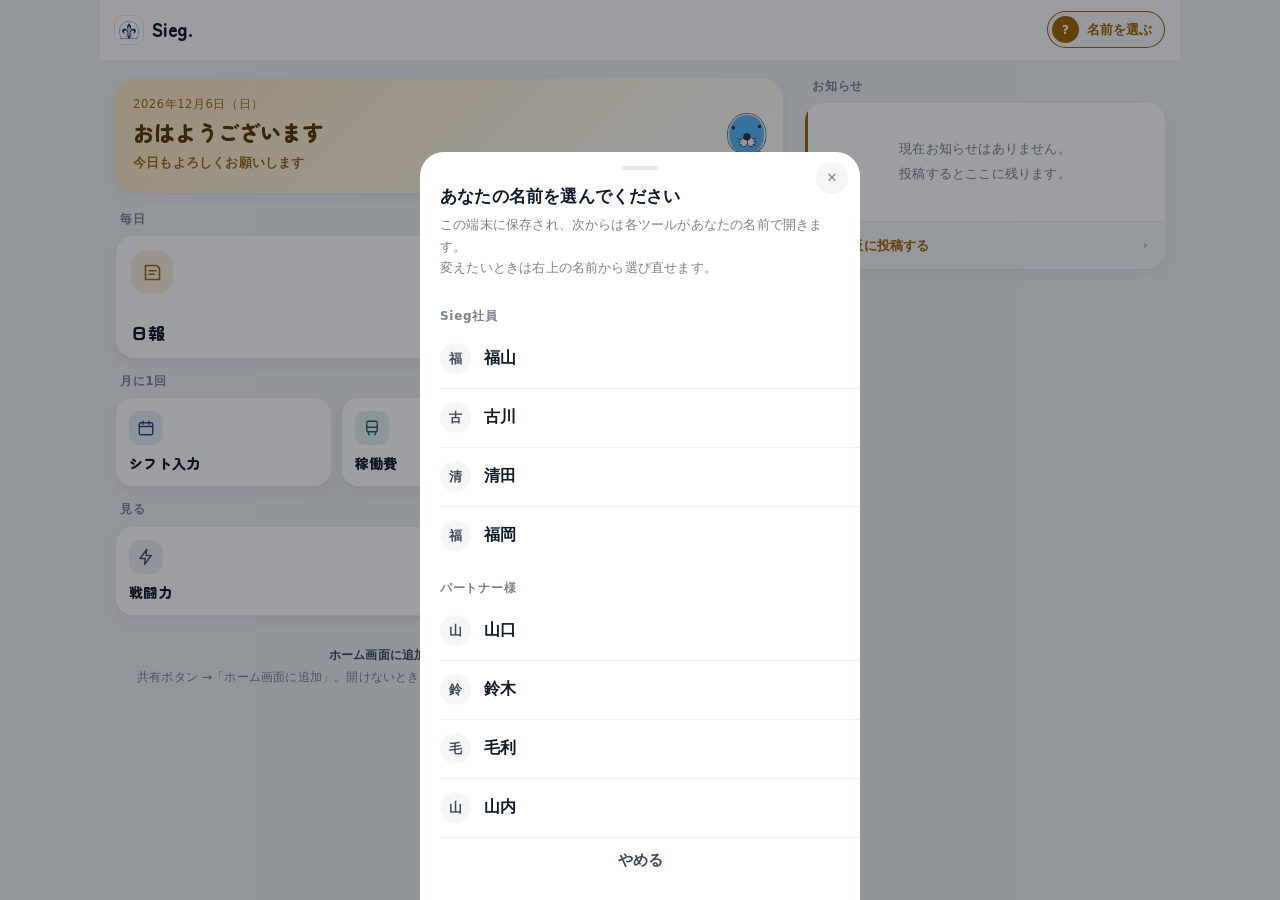
==== commit 79103ccd: "改善まとめ：呼び名と並びをそろえる・獲得報告を詰める（よく使う・横長）と送ったあとの戦闘力・ぼのぼのと話す入口・締めチェックと声かけ・不具合の一覧・商流のCSVと印刷・あなたの○年・エラーの記録 - " ====
--- a/index.html
+++ b/index.html
@@ -7,7 +7,7 @@
 <meta http-equiv="Cache-Control" content="no-cache, no-store, must-revalidate">
 <meta http-equiv="Pragma" content="no-cache">
 <meta http-equiv="Expires" content="0">
-<meta name="description" content="Siegの業務ツール入口。日報・シフト入力・交通費計算・経費精算・掲示板・資料・緊急連絡先。">
+<meta name="description" content="Siegの業務ツール入口。日報・獲得報告・シフト入力・稼働費・経費精算・掲示板・資料・緊急連絡先。">
 <meta name="theme-color" content="#FFFFFF" media="(prefers-color-scheme: light)">
 <meta name="theme-color" content="#0C1015" media="(prefers-color-scheme: dark)">
 <link rel="manifest" href="manifest.json">
@@ -112,6 +112,11 @@
 #v-home .head .d{color:var(--hero-sub)}
 #v-home .head h2{color:var(--hero-ink);font-size:21px;font-weight:900;letter-spacing:.01em;word-break:keep-all;overflow-wrap:anywhere}
 #v-home .head .sub{display:block;margin-top:6px;font-size:12.5px;font-weight:700;color:var(--hero-sub)}
+/* ぼのぼのと話す（会話のページへ） */
+#v-home .head .talk{display:inline-flex;align-items:center;gap:6px;margin-top:7px;padding:4px 12px;border-radius:999px;font-size:12.5px;font-weight:800;
+  background:color-mix(in srgb,var(--hero-ink) 10%,transparent);color:var(--hero-ink)}
+#v-home .head .talk span{font-size:15px;line-height:1}
+#v-home .head .talk:active{transform:scale(.96)}
 :root[data-tod="morning"]{--hero:linear-gradient(135deg,#FFE7BF 0%,#FFF4E0 55%,#FFFFFF 100%);--hero-ink:#5A3A00;--hero-sub:#9A6A1A}
 :root[data-tod="day"]{--hero:linear-gradient(135deg,#DDEBFF 0%,#F2F7FF 60%,#FFFFFF 100%);--hero-ink:#13305E;--hero-sub:#4F6A93}
 :root[data-tod="night"]{--hero:linear-gradient(135deg,#1C2B4D 0%,#14203A 60%,#101826 100%);--hero-ink:#F3F6FB;--hero-sub:#A9B8D3}
@@ -166,6 +171,17 @@
 .tiles .row:nth-child(2){animation-delay:.05s}
 .tiles .row:nth-child(3){animation-delay:.1s}
 
+/* 年末の「あなたの○年」の入口（12月・1月だけ） */
+.wrapped{display:flex;align-items:center;gap:12px;margin:-4px 0 14px;padding:13px 15px;border-radius:var(--r);color:#fff;
+  background:linear-gradient(135deg,#4F46E5,#7C3AED 55%,#DB2777);box-shadow:var(--lift)}
+.wrapped[hidden]{display:none}
+.wrapped .w-ic{width:40px;height:40px;border-radius:13px;background:rgba(255,255,255,.18);display:grid;place-items:center;flex:none}
+.wrapped .w-ic svg{width:22px;height:22px;fill:none;stroke:#fff;stroke-width:1.8;stroke-linecap:round;stroke-linejoin:round}
+.wrapped .w-tx{flex:1;min-width:0}
+.wrapped b{display:block;font-size:15.5px;font-weight:900}
+.wrapped small{display:block;font-size:12px;font-weight:700;opacity:.88;margin-top:2px}
+.wrapped .w-go{font-size:22px;opacity:.8}
+.wrapped:active{transform:scale(.98)}
 /* きょうやること（その人がやることだけ。済んだものにはチェック） */
 .todo{background:var(--surface);border-radius:var(--r);box-shadow:var(--lift);border:1px solid var(--hair2);margin:-4px 0 14px;overflow:hidden}
 .todo h3{display:flex;align-items:center;justify-content:space-between;font-size:12px;font-weight:800;color:var(--mute);letter-spacing:.06em;padding:12px 16px 4px}
@@ -362,7 +378,9 @@
           <div class="d" id="today"></div>
           <h2 id="greet">おつかれさまです</h2>
           <span class="sub" id="greetSub"></span>
+          <a class="talk" id="talk" href="chat.html" hidden>ぼのぼのと話す<span aria-hidden="true">›</span></a>
         </div>
+        <a class="wrapped" id="wrapped" href="wrapped.html" hidden><span class="w-ic" aria-hidden="true"><svg viewBox="0 0 24 24"><path d="M4 11h16v9a1 1 0 0 1-1 1H5a1 1 0 0 1-1-1z"/><path d="M3 7h18v4H3zM12 7v14M12 7c-1.5-3-5-3.5-5-1.2C7 7 9.5 7 12 7zm0 0c1.5-3 5-3.5 5-1.2C17 7 14.5 7 12 7z"/></svg></span><span class="w-tx"><b id="wrapped-title">あなたの1年</b><small>ぼのぼのと ことしを ふりかえろう</small></span><span class="w-go" aria-hidden="true">›</span></a>
         <div class="todo" id="todo" hidden></div>
         <div class="notice" id="homeNotice" hidden></div>
         <div id="homeTools"></div>
@@ -465,7 +483,7 @@
     for:EVERYONE, withName:true, url:'shift.html',
     partnerUrl:'https://sakusakusansan-star.github.io/shift-form/' },
 
-  { id:'commute', name:'交通費計算', desc:'通勤距離・交通費の自動計算', ic:'car', c:'teal', home:true,
+  { id:'commute', name:'稼働費', desc:'稼働した日・場所から稼働費を計算', ic:'car', c:'teal', home:true,
     for:R.forTool('commute'), withName:true, url:'https://sakusakusansan-star.github.io/commute-form/' },
 
   { id:'keihi', name:'経費精算', desc:'領収書をAIで自動読み取り', ic:'rcpt', c:'green', home:true,
@@ -622,7 +640,14 @@
 }
 /* ぼのぼの（sieg-buddy.js）がここで読んだものを使う */
 window.siegHomeData = function(){ return homePromise; };
-function paintHome(){ paintTools(); paintTodo(); }
+function paintHome(){ paintTools(); paintTodo(); paintWrapped(); }
+/* 12月・1月は「あなたの○年」（1月は前の年）。名前を選んでいる人だけ */
+function paintWrapped(){
+  var n = new Date(), m = n.getMonth() + 1, el = $('#wrapped');
+  var on = !!getStaff() && (m === 12 || m === 1);
+  el.hidden = !on;
+  if (on) $('#wrapped-title').textContent = 'あなたの' + (m === 1 ? n.getFullYear() - 1 : n.getFullYear()) + '年 ができたよ';
+}
 
 /* きょう・これからのシフト。{ today:{…}|null, next:{d, label}|null, known:true|false } */
 var DOWJ = ['日','月','火','水','木','金','土'];
@@ -732,7 +757,7 @@
 /* ═══ きょうやること ═══
    ・パートナー様：きょうシフトの日なら日報（出したらチェック）
    ・社員：20日を過ぎて来月のシフトが空なら「来月のシフト」
-   ・交通費・経費を使う人：月末の3日間は「今月分を入れ終える」
+   ・稼働費・経費を使う人：月末の3日間は「今月分を入れ終える」
    やることが無い日は出さない。全部済んだら「終わりです」 */
 function paintTodo(){
   var me = getStaff(), box = $('#todo'), items = [];
@@ -747,7 +772,7 @@
     items.push({ tool:'shift', done:false, text:'来月のシフトを入れる', sub:'まだ1日も入っていません' });
   }
   if (d > last - 3) {
-    if (usable(findTool('commute'), me)) items.push({ tool:'commute', info:true, text:'今月の交通費を入れ終える', sub:'月末です（' + (last - d ? 'あと' + (last - d) + '日' : 'きょうまで') + '）' });
+    if (usable(findTool('commute'), me)) items.push({ tool:'commute', info:true, text:'今月の稼働費を入れ終える', sub:'月末です（' + (last - d ? 'あと' + (last - d) + '日' : 'きょうまで') + '）' });
     if (usable(findTool('keihi'), me)) items.push({ tool:'keihi', info:true, text:'今月の経費精算を確認する', sub:'領収書の出し忘れがないか' });
   }
   if (!items.length) { box.hidden = true; box.innerHTML = ''; return; }
@@ -1065,6 +1090,8 @@
   var tod = timeOfDay();
   document.documentElement.setAttribute('data-tod', tod);
   $('#greetSub').textContent = { morning:'今日もよろしくお願いします', day:'午後もいい調子でいきましょう', night:'今日もおつかれさまでした' }[tod];
+  $('#talk').hidden = !nm;   // 名前を選んでいれば、ぼのぼのと話せる（あいさつの下の一言の代わりに出す＝高さを増やさない）
+  $('#greetSub').hidden = !!nm;
   if (nm) {
     b.classList.remove('unset');
     $('#whoIni').textContent = initial(nm);
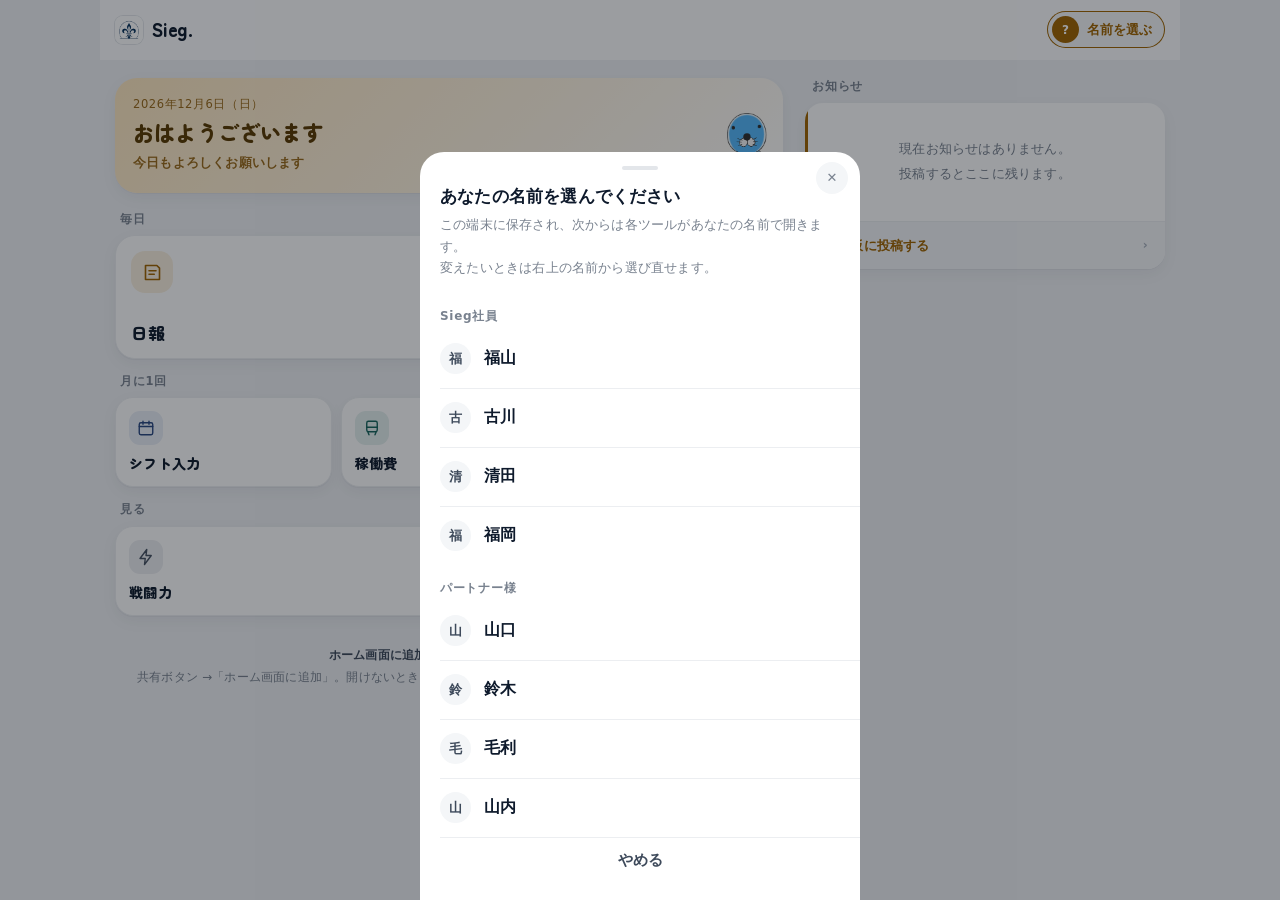
==== commit e3076f62: "操作と見た目をそろえる：確認シート・名前の選び方・ツール一覧の見出し・合言葉画面 - みんなの状況：合言葉の画面が右にはみ出していたのを直す。ポータルへ戻るボタンも出す - トップ：ホーム画面から開い" ====
--- a/index.html
+++ b/index.html
@@ -388,7 +388,7 @@
           <i>＋</i>
           <span class="tx"><b>ホーム画面に追加</b><small>アプリのように1タップで開けます</small></span>
         </button>
-        <p class="hint"><b>ホーム画面に追加すると1タップで開けます</b><br>
+        <p class="hint" id="a2hsHint"><b>ホーム画面に追加すると1タップで開けます</b><br>
         共有ボタン →「ホーム画面に追加」。開けないときはリンクを長押しして「他のブラウザで開く」を選んでください。</p>
       </div>
       <aside class="hside" aria-label="お知らせ">
@@ -402,10 +402,7 @@
   <!-- ══ ツール ══ -->
   <section class="view pad" id="v-tool">
     <div class="head"><h2>ツール</h2></div>
-    <h3 class="sec" style="margin-top:0">申請する</h3>
-    <div class="list" id="toolsA"></div>
-    <h3 class="sec">見る・共有する</h3>
-    <div class="list" id="toolsB"></div>
+    <div id="toolList"></div>
   </section>
 
   <!-- ══ お知らせ（掲示板） ══ -->
@@ -584,7 +581,7 @@
 var HOME_GROUPS = [
   { name:'毎日', size:'big', ids:['nippou', 'gain'] },
   { name:'月に1回', size:'small', ids:['shift', 'commute', 'keihi'] },
-  { name:'見る', size:'small', ids:['power', 'team'] }
+  { name:'見る', size:'small', ids:['power', 'team'], more:['sheet', 'docs'] }   // more はツール一覧だけに出す
 ];
 
 /* 日報の「提出済み／未提出」（ホームのタイルだけに出す）。
@@ -743,10 +740,17 @@
     var rest = home.filter(function(t){ return !used[t.id]; });
     return rest.length ? '<h3 class="sec">そのほか</h3><div class="tiles small" style="--n:' + Math.min(rest.length, 3) + '">' + rest.map(function(t){ return toolRow(t, true); }).join('') + '</div>' : '';
   })();
-  $('#toolsA').innerHTML = mine.filter(function(t){ return t.group !== 'B'; })
-    .map(function(t){ return toolRow(t, false); }).join('');
-  $('#toolsB').innerHTML = mine.filter(function(t){ return t.group === 'B'; })
-    .map(function(t){ return toolRow(t, false); }).join('');
+  /* ツール一覧も、ホームと同じまとまり（毎日／月に1回／見る）で並べる */
+  var listed = {};
+  $('#toolList').innerHTML = HOME_GROUPS.map(function(g, i){
+    var ts = g.ids.concat(g.more || []).map(findTool).filter(function(t){ return t && mine.indexOf(t) >= 0; });
+    ts.forEach(function(t){ listed[t.id] = true; });
+    return ts.length ? '<h3 class="sec">' + esc(g.name) + '</h3><div class="list">' + ts.map(function(t){ return toolRow(t, false); }).join('') + '</div>' : '';
+  }).join('') + (function(){
+    var rest = mine.filter(function(t){ return !listed[t.id]; });
+    return rest.length ? '<h3 class="sec">そのほか</h3><div class="list">' + rest.map(function(t){ return toolRow(t, false); }).join('') + '</div>' : '';
+  })();
+  var firstSec = $('#toolList .sec'); if (firstSec) firstSec.style.marginTop = '0';
 
   Array.prototype.forEach.call(document.querySelectorAll('[data-tool]'), function(a){
     var t = findTool(a.getAttribute('data-tool'));
@@ -1132,7 +1136,12 @@
     deferred.prompt();
     deferred.userChoice.then(function(){ deferred = null; });
   });
-  addEventListener('appinstalled', function(){ deferred = null; bar.classList.remove('show'); });
+  addEventListener('appinstalled', function(){ deferred = null; bar.classList.remove('show'); hideHint(); });
+  /* もうホーム画面から開いている人には、追加の案内を出さない */
+  function hideHint(){ var h = $('#a2hsHint'); if (h) h.hidden = true; }
+  var standalone = false;
+  try { standalone = (window.matchMedia && matchMedia('(display-mode: standalone)').matches) || navigator.standalone === true; } catch (e) {}
+  if (standalone) hideHint();
 })();
 
 /* ═══ Service Worker（オフライン対応）═══ */
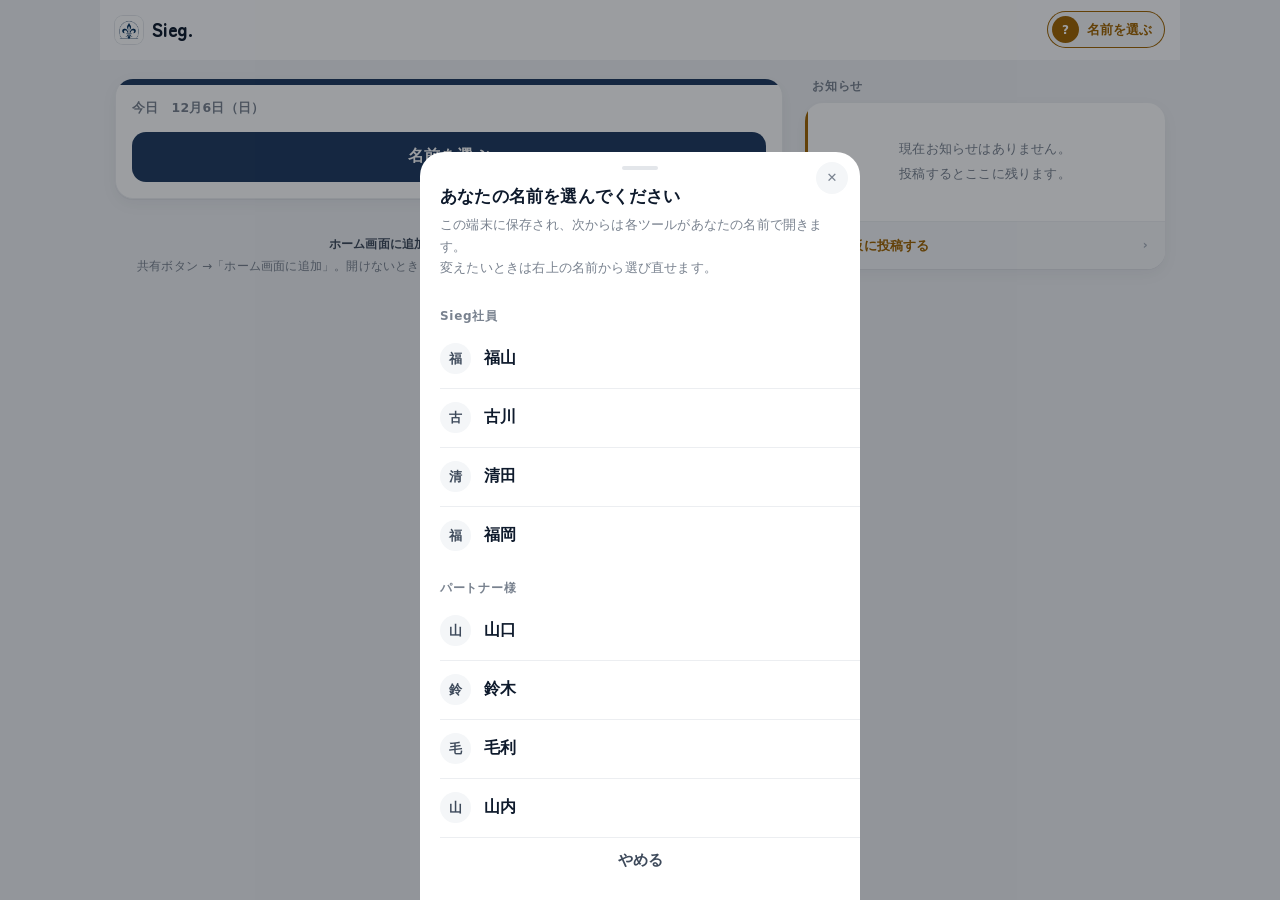
==== commit f403b83e: "デザイン：トップと獲得報告を新しい形に（今日の現場・今月の数字・行で並べる） トップ - いちばん上を「今日の現場」に：シフトから今日の店・キャリア・取引先。上の帯はその日のキャリアの色   - その" ====
--- a/index.html
+++ b/index.html
@@ -15,8 +15,13 @@
 <link rel="apple-touch-icon" href="icons/apple-touch-icon.png">
 <link rel="preconnect" href="https://fonts.googleapis.com">
 <link rel="preconnect" href="https://fonts.gstatic.com" crossorigin>
+<!-- Google（GAS）への接続を先に始めておく -->
+<link rel="preconnect" href="https://script.google.com" crossorigin>
+<link rel="preconnect" href="https://script.googleusercontent.com" crossorigin>
 <!-- 字（丸ゴシック）は待たずに画面を出す。届いたら字だけ入れ替わる -->
 <link rel="stylesheet" href="https://fonts.googleapis.com/css2?family=Zen+Maru+Gothic:wght@700;900&display=swap" media="print" onload="this.media='all'"><noscript><link rel="stylesheet" href="https://fonts.googleapis.com/css2?family=Zen+Maru+Gothic:wght@700;900&display=swap"></noscript>
+<!-- 数字だけの書体（今月の数字のスコアボード）。数字と記号だけ取り寄せるので小さい -->
+<link rel="stylesheet" href="https://fonts.googleapis.com/css2?family=Barlow+Condensed:wght@700&text=0123456789%2C.%2B-%2F&display=swap" media="print" onload="this.media='all'">
 <meta name="mobile-web-app-capable" content="yes">
 <meta name="apple-mobile-web-app-capable" content="yes">
 <meta name="apple-mobile-web-app-status-bar-style" content="default">
@@ -36,6 +41,9 @@
   --lift:0 1px 1px rgba(14,26,44,.035), 0 5px 16px rgba(14,26,44,.05);
   --r:18px;
   --inset:69px; /* アイコン幅ぶん、区切り線を内側から始める */
+  --navy:#1F3A5F;   /* ロゴの紺：主ボタン・今月の数字 */
+  --docomo:#CC0033; --au:#EB5505; --softbank:#5F6670;   /* キャリア色（見分けにだけ使う） */
+  --num:"Barlow Condensed","Hiragino Kaku Gothic ProN",system-ui,sans-serif;
 }
 @media (prefers-color-scheme:dark){
   :root{
@@ -49,6 +57,7 @@
     --green:#5FC48C; --green-tint:#152621;
     --slate:#98A3B2; --slate-tint:#1C222B;
     --lift:none;
+    --navy:#24446E;
   }
 }
 *{box-sizing:border-box;margin:0;padding:0;-webkit-tap-highlight-color:transparent}
@@ -126,6 +135,49 @@
 }
 /* 見出しは丸みのある書体（読めないときは端末の書体） */
 .brand b,#v-home .head h2,.tiles .tx b{font-family:"Zen Maru Gothic","Hiragino Kaku Gothic ProN","Yu Gothic",Meiryo,system-ui,sans-serif}
+
+/* ═════ ホーム：今日の現場（いちばん上） ═════
+   シフトから、今日の店・キャリア・取引先。上の帯はその日のキャリアの色 */
+.tcard{background:var(--surface);border-radius:var(--r);box-shadow:var(--lift);border:1px solid var(--hair2);overflow:hidden;margin:0 0 12px}
+.tcard .cbar{height:6px;background:var(--navy)}
+.tcard .cbar.docomo{background:var(--docomo)}.tcard .cbar.au{background:var(--au)}.tcard .cbar.softbank{background:var(--softbank)}
+.tcard .in{padding:14px 16px 16px}
+.tcard .d{font-size:12.5px;font-weight:700;color:var(--mute);font-variant-numeric:tabular-nums}
+.tcard .site{font-size:25px;font-weight:900;line-height:1.3;margin-top:3px;letter-spacing:.02em;word-break:keep-all;overflow-wrap:anywhere}
+.tcard .site.off{font-size:19px;color:var(--ink2)}
+.tcard .meta{display:flex;flex-wrap:wrap;align-items:center;gap:6px 9px;margin-top:7px;font-size:13.5px;font-weight:700;color:var(--ink2)}
+.tcard .meta:empty{display:none}
+.ctag{display:inline-flex;align-items:center;height:23px;padding:0 8px;border-radius:6px;color:#fff;font-size:12px;font-weight:800;letter-spacing:.02em;background:var(--navy)}
+.ctag.docomo{background:var(--docomo)}.ctag.au{background:var(--au)}.ctag.softbank{background:var(--softbank)}
+.tgo{display:flex;gap:8px;margin-top:14px}
+.tgo:empty{display:none}
+.tbtn{flex:1;display:flex;align-items:center;justify-content:center;gap:7px;min-height:50px;padding:0 10px;border-radius:14px;font-size:15.5px;font-weight:900;letter-spacing:.03em;background:var(--navy);color:#fff}
+.tbtn.sub{flex:none;padding:0 14px;background:var(--sunk);color:var(--ink);font-size:13.5px;font-weight:800}
+.tbtn.done{background:var(--green-tint);color:var(--green)}
+.tbtn svg{width:18px;height:18px;stroke:currentColor;fill:none;stroke-width:2;stroke-linecap:round;stroke-linejoin:round;flex:none}
+.tbtn:active{transform:scale(.985)}
+/* 今月の数字：スコアボード。押すと戦闘力のページ */
+.score{display:grid;grid-auto-flow:column;grid-auto-columns:1fr;background:var(--navy);color:#fff;border-radius:var(--r);margin:0 0 12px}
+.score > div{padding:12px 12px 14px;min-width:0}
+.score > div + div{border-left:1px solid rgba(255,255,255,.14)}
+.score .k{font-size:11.5px;font-weight:700;color:rgba(255,255,255,.72);white-space:nowrap}
+.score .v{margin-top:5px;font-family:var(--num);font-weight:700;font-size:40px;line-height:1;font-variant-numeric:tabular-nums;white-space:nowrap}
+.score .v small{font-family:"Hiragino Kaku Gothic ProN",system-ui,sans-serif;font-size:12.5px;font-weight:800;margin-left:2px;color:rgba(255,255,255,.8)}
+.score .s{margin-top:5px;font-size:11.5px;font-weight:800;color:#A9D7BC;white-space:nowrap;overflow:hidden;text-overflow:ellipsis}
+.score .v.long{font-size:32px}
+.score .v{overflow:hidden;text-overflow:clip}
+.score.wait .v{opacity:.35}
+/* 月に1回のもの・見るもの：カードにせず、行で並べる */
+.hrows{background:var(--surface);border-radius:var(--r);box-shadow:var(--lift);border:1px solid var(--hair2)}
+.hrow{display:flex;align-items:center;gap:12px;padding:0 14px;min-height:56px}
+.hrow + .hrow{border-top:1px solid var(--hair2)}
+.hrow svg{width:20px;height:20px;stroke:var(--ink2);fill:none;stroke-width:1.9;stroke-linecap:round;stroke-linejoin:round;flex:none}
+.hrow .l{flex:1;min-width:0;font-size:15px;font-weight:800}
+.hrow .r{font-size:13.5px;font-weight:700;color:var(--ink2);white-space:nowrap}
+.hrow .r .n{font-family:var(--num);font-weight:700;font-size:19px;margin:0 1px;font-variant-numeric:tabular-nums}
+.hrow .r.alert{color:var(--red)}
+.hrow .chev{color:var(--faint);font-size:18px;line-height:1}
+.hrow:active{background:var(--sunk)}
 
 /* ホームのツール：使う回数でまとめる。「毎日」は大きいタイル、「月に1回」「見る」は小さいタイル（1画面に収める） */
 #homeTools{background:none;box-shadow:none;overflow:visible;margin-bottom:6px}
@@ -374,14 +426,17 @@
     <div class="off" id="offline"><span></span>オフラインです。お知らせは最新でない場合があります</div>
     <div class="hgrid">
       <div class="hmain">
-        <div class="head">
-          <div class="d" id="today"></div>
-          <h2 id="greet">おつかれさまです</h2>
-          <span class="sub" id="greetSub"></span>
-          <a class="talk" id="talk" href="chat.html" hidden>ぼのぼのと話す<span aria-hidden="true">›</span></a>
-        </div>
+        <!-- 今日の現場（シフトから）。いちばん上に、今日の店・キャリア・取引先と、毎日使うボタン -->
+        <section class="tcard" id="tcard" aria-label="今日">
+          <div class="cbar" id="tBar"></div>
+          <div class="in">
+            <div class="d" id="today"></div>
+            <div class="site" id="tSite"></div>
+            <div class="meta" id="tMeta"></div>
+            <div class="tgo" id="tGo"></div>
+          </div>
+        </section>
         <a class="wrapped" id="wrapped" href="wrapped.html" hidden><span class="w-ic" aria-hidden="true"><svg viewBox="0 0 24 24"><path d="M4 11h16v9a1 1 0 0 1-1 1H5a1 1 0 0 1-1-1z"/><path d="M3 7h18v4H3zM12 7v14M12 7c-1.5-3-5-3.5-5-1.2C7 7 9.5 7 12 7zm0 0c1.5-3 5-3.5 5-1.2C17 7 14.5 7 12 7z"/></svg></span><span class="w-tx"><b id="wrapped-title">あなたの1年</b><small>ぼのぼのと ことしを ふりかえろう</small></span><span class="w-go" aria-hidden="true">›</span></a>
-        <div class="todo" id="todo" hidden></div>
         <div class="notice" id="homeNotice" hidden></div>
         <div id="homeTools"></div>
         <button class="install" id="install" type="button">
@@ -531,7 +586,7 @@
 var W = ['日','月','火','水','木','金','土'];
 (function(){
   var n = new Date();
-  $('#today').textContent = n.getFullYear() + '年' + (n.getMonth() + 1) + '月' + n.getDate() + '日（' + W[n.getDay()] + '）';
+  $('#today').textContent = '今日　' + (n.getMonth() + 1) + '月' + n.getDate() + '日（' + W[n.getDay()] + '）';
 })();
 
 /* ═══ 端末に覚えておくこと（名前） ═══ */
@@ -637,7 +692,7 @@
 }
 /* ぼのぼの（sieg-buddy.js）がここで読んだものを使う */
 window.siegHomeData = function(){ return homePromise; };
-function paintHome(){ paintTools(); paintTodo(); paintWrapped(); }
+function paintHome(){ paintToday(); paintTools(); paintWrapped(); }
 /* 12月・1月は「あなたの○年」（1月は前の年）。名前を選んでいる人だけ */
 function paintWrapped(){
   var n = new Date(), m = n.getMonth() + 1, el = $('#wrapped');
@@ -664,12 +719,12 @@
       var day = isCur ? Math.max(x.startDay, d + 1) : x.startDay;
       nxt = { label: lbl(x.year, x.month, day), what: [x.torihiki, x.place].filter(Boolean).join('・') };
     });
-    return { known: sheetIsNow, today: tday ? { what: [tday.torihiki, tday.place].filter(Boolean).join('・') } : null, next: nxt };
+    return { known: sheetIsNow, today: tday ? { what: [tday.torihiki, tday.place].filter(Boolean).join('・'), place: tday.place || '', client: tday.torihiki || '', carrier: tday.carrier || '', hotel: tday.hotel || '' } : null, next: nxt };
   }
   if (HOME.staffShift && HOME.staffShift.ok) {   // 社員：今月と来月
     var days = HOME.staffShift.days || {}, out = { known:true, today:null, next:null };
     var what = function(e){ return [e.place, e.client].filter(Boolean).join('・'); };
-    if (days[d]) out.today = { what: what(days[d]) };
+    if (days[d]) out.today = { what: what(days[d]), place: days[d].place || '', client: days[d].client || '', carrier: days[d].carrier || '', hotel: days[d].hotel || '' };
     Object.keys(days).map(Number).sort(function(a, b){ return a - b; }).forEach(function(k){ if (!out.next && k > d) out.next = { label: lbl(y, m, k), what: what(days[k]) }; });
     if (!out.next && HOME.staffNext && HOME.staffNext.ok) {
       var nd = HOME.staffNext.days || {}, ny = m === 12 ? y + 1 : y, nm = m === 12 ? 1 : m + 1;
@@ -729,17 +784,7 @@
 function paintTools(){
   var me = getStaff();
   var mine = TOOLS.filter(function(t){ return usable(t, me); });
-  var home = mine.filter(function(t){ return t.home; }), used = {};
-  $('#homeTools').innerHTML = HOME_GROUPS.map(function(g){
-    var ts = g.ids.map(findTool).filter(function(t){ return t && home.indexOf(t) >= 0; });
-    ts.forEach(function(t){ used[t.id] = true; });
-    if (!ts.length) return '';
-    return '<h3 class="sec">' + esc(g.name) + '</h3><div class="tiles ' + g.size + (ts.length === 1 ? ' one' : '')
-      + '" style="--n:' + (g.size === 'big' ? Math.min(ts.length, 2) : ts.length) + '">' + ts.map(function(t){ return toolRow(t, true); }).join('') + '</div>';
-  }).join('') + (function(){   // どのまとまりにも入っていないツール（増えたとき用）
-    var rest = home.filter(function(t){ return !used[t.id]; });
-    return rest.length ? '<h3 class="sec">そのほか</h3><div class="tiles small" style="--n:' + Math.min(rest.length, 3) + '">' + rest.map(function(t){ return toolRow(t, true); }).join('') + '</div>' : '';
-  })();
+  $('#homeTools').innerHTML = me ? scoreHtml(me) + rowsHtml(me) : '';
   /* ツール一覧も、ホームと同じまとまり（毎日／月に1回／見る）で並べる */
   var listed = {};
   $('#toolList').innerHTML = HOME_GROUPS.map(function(g, i){
@@ -752,50 +797,107 @@
   })();
   var firstSec = $('#toolList .sec'); if (firstSec) firstSec.style.marginTop = '0';
 
-  Array.prototype.forEach.call(document.querySelectorAll('[data-tool]'), function(a){
+  bindTools($('#homeTools')); bindTools($('#toolList'));
+}
+/* ═══ 今日の現場（いちばん上） ═══
+   シフトから、今日の店・キャリア・取引先。下に、毎日使うボタン（日報・獲得報告）。
+   日報を出した日は「提出済み」。ボタンが1つだけの人は、となりに「ぼのぼのと話す」 */
+function carrierKey(s){
+  var t = String(s || '').toLowerCase().replace(/\s/g, '');
+  if (/docomo|ドコモ/.test(t)) return 'docomo';
+  if (/softbank|ソフトバンク|^sb$|ymobile|ワイモバイル/.test(t)) return 'softbank';
+  if (/^au|エーユー|uq/.test(t)) return 'au';
+  return '';
+}
+var CARRIER_LABEL = { docomo:'docomo', au:'au', softbank:'SoftBank' };
+function dailyTools(me){ return ['nippou', 'gain'].map(findTool).filter(function(t){ return t && usable(t, me) && t.home; }); }
+function paintToday(){
+  var me = getStaff(), site = $('#tSite'), meta = $('#tMeta'), go = $('#tGo'), bar = $('#tBar');
+  bar.className = 'cbar'; site.className = 'site'; meta.innerHTML = '';
+  if (!me) {
+    site.textContent = '名前を選んでください';
+    site.className = 'site off';
+    go.innerHTML = '<button class="tbtn" type="button" id="tPick">名前を選ぶ</button>';
+    $('#tPick').addEventListener('click', function(){ pickPerson(); });
+    return;
+  }
+  var sh = myShift(), t = sh && sh.today;
+  if (!sh && HOME.loading) {
+    site.innerHTML = '<span class="sk" style="display:inline-block;width:9em;height:1em;border-radius:8px;background:var(--sunk)"></span>';
+  } else if (t && (t.client || !t.place)) {   // シフトの日（取引先のない「希望休」などは休み）
+    var ck = carrierKey(t.carrier);
+    if (ck) bar.className = 'cbar ' + ck;
+    site.textContent = t.place || t.client || 'シフトの日';
+    meta.innerHTML = (t.carrier ? '<span class="ctag' + (ck ? ' ' + ck : '') + '">' + esc(CARRIER_LABEL[ck] || t.carrier) + '</span>' : '')
+      + (t.client && t.client !== site.textContent ? '<span>' + esc(t.client) + '</span>' : '')
+      + (t.hotel ? '<span>ホテル泊</span>' : '');
+  } else {
+    site.className = 'site off';
+    site.textContent = t ? t.place : sh ? 'きょうはシフトなし' : 'シフトを読み込めませんでした';
+    if (sh && sh.next) meta.innerHTML = '<span>次 ' + esc(sh.next.label) + (sh.next.what ? '　' + esc(sh.next.what) : '') + '</span>';
+  }
+  // 毎日使うボタン（日報は出した日なら「提出済み」）
+  var ds = dailyTools(me), sent = nippouSent(), html = '';
+  var ICO = { nippou:'<path d="M4 4h13l3 3v13H4z"/><path d="M8 10h8M8 14h6"/>', gain:'<path d="M5 21V4"/><path d="M5 4h11l-2 4 2 4H5"/>' };
+  ds.forEach(function(x){
+    var done = x.id === 'nippou' && sent;
+    var label = x.id === 'nippou' ? (done ? '日報 提出済み' : '日報を出す') : '獲得を報告';
+    html += '<a class="tbtn' + (done ? ' done' : '') + '" href="' + esc(x.url) + '" data-tool="' + x.id + '"><svg viewBox="0 0 24 24">' + (done ? '<path d="M5 12.5l4.5 4.5L19 7.5"/>' : ICO[x.id]) + '</svg>' + label + '</a>';
+  });
+  if (ds.length < 2) html += '<a class="tbtn sub" href="chat.html">ぼのぼのと話す</a>';
+  go.innerHTML = html;
+  bindTools(go);
+}
+/* 名前が要るツールは、選んだ人で開く */
+function bindTools(root){
+  Array.prototype.forEach.call(root.querySelectorAll('[data-tool]'), function(a){
     var t = findTool(a.getAttribute('data-tool'));
     if (!t || !t.withName) return; // 名前の要らないツールはそのまま開く
     a.addEventListener('click', function(e){ e.preventDefault(); openTool(t); });
   });
 }
-/* ═══ きょうやること ═══
-   ・パートナー様：きょうシフトの日なら日報（出したらチェック）
-   ・社員：20日を過ぎて来月のシフトが空なら「来月のシフト」
-   ・稼働費・経費を使う人：月末の3日間は「今月分を入れ終える」
-   やることが無い日は出さない。全部済んだら「終わりです」 */
-function paintTodo(){
-  var me = getStaff(), box = $('#todo'), items = [];
-  if (!me || HOME.loading) { box.hidden = true; return; }
-  var now = new Date(), d = now.getDate(), last = new Date(now.getFullYear(), now.getMonth() + 1, 0).getDate();
-  var sh = myShift();
-  if (isPartner(me) && usable(findTool('nippou'), me) && sh && sh.today) {
-    var sent = nippouSent();
-    items.push({ tool:'nippou', done:sent, text: sent ? 'きょうの日報 提出済み' : 'きょうの日報を出す', sub: sent ? '' : 'きょうは ' + (sh.today.what || 'シフトの日') });
+/* 今月の数字（スコアボード） */
+function scoreHtml(me){
+  var g = myGain(), pw = findTool('power');
+  if (!g && !HOME.loading) return '';
+  var people = R.forTool('power').length;
+  var cell = function(k, v, unit, sub){ return '<div><div class="k">' + k + '</div><div class="v' + (String(v).length >= 5 ? ' long' : '') + '">' + v + (unit ? '<small>' + unit + '</small>' : '') + '</div><div class="s">' + (sub || '&nbsp;') + '</div></div>'; };
+  var cells = g
+    ? cell('今月の獲得', g.total, '件', '全員 ' + g.all + '件')
+      + (g.inPower ? cell('戦闘力', fmtN(g.power), '', 'ランク ' + esc(g.rank)) + cell('順位', g.power ? g.pos : '-', g.power ? '位' : '', people + '人中') : '')
+    : cell('今月の獲得', '-', '', '') + cell('戦闘力', '-', '', '') + cell('順位', '-', '', '');
+  var href = pw && usable(pw, me) ? pw.url : '#';
+  return '<a class="score' + (g ? '' : ' wait') + '" href="' + esc(href) + '"' + (pw && usable(pw, me) ? ' data-tool="power"' : '') + ' aria-label="今月の数字">' + cells + '</a>';
+}
+/* 行の右に出す、ひとこと */
+function rowState(id){
+  var now = new Date(), d = now.getDate(), last = new Date(now.getFullYear(), now.getMonth() + 1, 0).getDate(), me = getStaff();
+  var monthEnd = d > last - 3, left = last - d;
+  if (!me) return '';
+  if (id === 'shift') {
+    if (HOME.loading) return '<span class="r">…</span>';
+    if (!isPartner(me) && d >= 20 && HOME.staffNext && HOME.staffNext.ok && !Object.keys(HOME.staffNext.days || {}).length) return '<span class="r alert">来月がまだです</span>';
+    var s2 = myShift(); if (!s2) return '';
+    if (s2.next) return '<span class="r">次 ' + esc(s2.next.label) + '</span>';
+    return '<span class="r">予定なし</span>';
   }
-  if (!isPartner(me) && d >= 20 && HOME.staffNext && HOME.staffNext.ok && !Object.keys(HOME.staffNext.days || {}).length) {
-    items.push({ tool:'shift', done:false, text:'来月のシフトを入れる', sub:'まだ1日も入っていません' });
-  }
-  if (d > last - 3) {
-    if (usable(findTool('commute'), me)) items.push({ tool:'commute', info:true, text:'今月の稼働費を入れ終える', sub:'月末です（' + (last - d ? 'あと' + (last - d) + '日' : 'きょうまで') + '）' });
-    if (usable(findTool('keihi'), me)) items.push({ tool:'keihi', info:true, text:'今月の経費精算を確認する', sub:'領収書の出し忘れがないか' });
-  }
-  if (!items.length) { box.hidden = true; box.innerHTML = ''; return; }
-  box.hidden = false;
-  if (items.every(function(x){ return x.done; })) {
-    box.className = 'todo alldone';
-    box.innerHTML = '<span class="ck"></span>きょうやることは終わりです。おつかれさまでした';
-    return;
-  }
-  box.className = 'todo';
-  var left = items.filter(function(x){ return !x.done && !x.info; }).length;
-  box.innerHTML = '<h3>きょうやること' + (left ? '<em>あと' + left + 'つ</em>' : '') + '</h3>' + items.map(function(x){
-    return '<a href="#" data-todo="' + esc(x.tool) + '"' + (x.done ? ' class="done"' : '') + '><span class="ck' + (x.info ? ' info' : '') + '"></span>'
-      + '<span>' + esc(x.text) + (x.sub ? '<small>' + esc(x.sub) + '</small>' : '') + '</span><span class="go">›</span></a>';
+  if (id === 'commute') return monthEnd ? '<span class="r alert">月末 ' + (left ? 'あと<span class="n">' + left + '</span>日' : 'きょうまで') + '</span>' : '';
+  if (id === 'keihi') return monthEnd ? '<span class="r alert">月末に確認</span>' : '';
+  if (id === 'team') { if (HOME.loading) return '<span class="r">…</span>'; var g = myGain(); return g ? '<span class="r">全員 <span class="n">' + g.all + '</span>件</span>' : ''; }
+  return '';
+}
+function rowsHtml(me){
+  var used = {}, ds = dailyTools(me);
+  ds.forEach(function(t){ used[t.id] = true; });
+  used.power = true;   // 戦闘力は上の数字から
+  var rows = TOOLS.filter(function(t){ return t.home && usable(t, me) && !used[t.id]; });
+  var html = rows.map(function(t){
+    return '<a class="hrow" href="' + esc(t.url || '#') + '" data-tool="' + esc(t.id) + '">' + svg(t.ic) + '<span class="l">' + esc(t.name) + '</span>' + rowState(t.id) + '<span class="chev" aria-hidden="true">›</span></a>';
   }).join('');
-  Array.prototype.forEach.call(box.querySelectorAll('[data-todo]'), function(a){
-    a.addEventListener('click', function(e){ e.preventDefault(); var t = findTool(a.getAttribute('data-todo')); if (t) openTool(t); });
-  });
-}
+  if (ds.length >= 2) html += '<a class="hrow" href="chat.html"><svg viewBox="0 0 24 24"><path d="M4 5h16v11H9l-5 4z"/></svg><span class="l">ぼのぼのと話す</span><span class="chev" aria-hidden="true">›</span></a>';
+  return html ? '<div class="hrows">' + html + '</div>' : '';
+}
+
 function findTool(id){
   for (var i = 0; i < TOOLS.length; i++) if (TOOLS[i].id === id) return TOOLS[i];
   return null;
@@ -1093,19 +1195,14 @@
   var nm = getStaff(), b = $('#whoBtn');
   var tod = timeOfDay();
   document.documentElement.setAttribute('data-tod', tod);
-  $('#greetSub').textContent = { morning:'今日もよろしくお願いします', day:'午後もいい調子でいきましょう', night:'今日もおつかれさまでした' }[tod];
-  $('#talk').hidden = !nm;   // 名前を選んでいれば、ぼのぼのと話せる（あいさつの下の一言の代わりに出す＝高さを増やさない）
-  $('#greetSub').hidden = !!nm;
   if (nm) {
     b.classList.remove('unset');
     $('#whoIni').textContent = initial(nm);
     $('#whoName').textContent = nm;
-    $('#greet').textContent = nm + 'さん、' + word();
   } else {
     b.classList.add('unset');
     $('#whoIni').textContent = '?';
     $('#whoName').textContent = '名前を選ぶ';
-    $('#greet').textContent = word();
   }
 }
 $('#whoBtn').addEventListener('click', function(){ pickPerson(); });
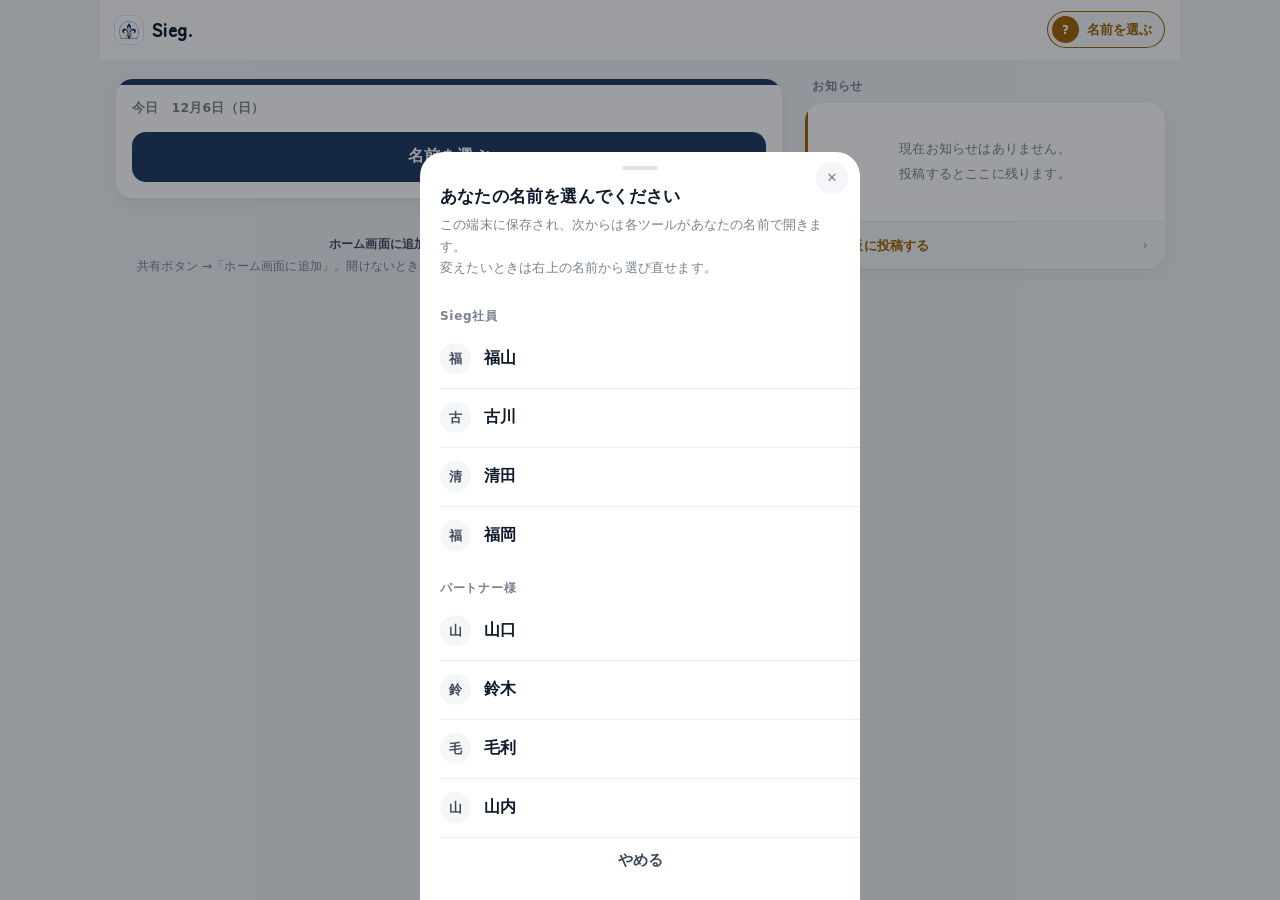
==== commit dd99339b: "連絡先の登録（contact.html・パートナー向けツール）と、みんなの状況の人ごとの画面に連絡先（押すと電話）。sw v88 Co-Authored-By: Claude Opus 5.5 <no" ====
--- a/index.html
+++ b/index.html
@@ -548,7 +548,10 @@
     for:EVERYONE, url:'docs/' },
 
   { id:'post', name:'掲示板に投稿', desc:'お知らせ・会議予定を全員へ共有', ic:'board', c:'amber', group:'B',
-    for:R.forTool('notice'), url:NOTICE_POST }
+    for:R.forTool('notice'), url:NOTICE_POST },
+
+  { id:'contact', name:'連絡先の登録', desc:'電話番号などを登録（みんなの状況で見られます）', ic:'tel', c:'slate', group:'B',
+    for:R.partners || [], withName:true, url:'contact.html' }
 ];
 
 var CONTACTS = [
@@ -763,12 +766,12 @@
     if (sh && sh.known && !sh.today) return '<span class="st off">きょうは休み</span>';
     return '<span class="st ' + (new Date().getHours() >= 17 ? 'bad' : 'warn') + '"><i></i>未提出</span>';
   }
-  if (id === 'gain' || id === 'power' || id === 'team') {
+  if (id === 'gain' || id === 'power') {
     if (HOME.loading) return wait;
     var g = myGain(); if (!g) return '';
     if (id === 'gain') return '<span class="st' + (g.total ? '' : ' off') + '">今月 ' + g.total + '件</span>';
     if (id === 'power') return '<span class="st">' + fmtN(g.power) + 'pt・' + g.rank + (g.power ? '・' + g.pos + '位' : '') + '</span>';
-    return '<span class="st">全員 ' + g.all + '件</span>';
+    return '';
   }
   if (id === 'shift') {
     if (HOME.loading) return wait;
@@ -863,7 +866,7 @@
   var people = R.forTool('power').length;
   var cell = function(k, v, unit, sub){ return '<div><div class="k">' + k + '</div><div class="v' + (String(v).length >= 5 ? ' long' : '') + '">' + v + (unit ? '<small>' + unit + '</small>' : '') + '</div><div class="s">' + (sub || '&nbsp;') + '</div></div>'; };
   var cells = g
-    ? cell('今月の獲得', g.total, '件', '全員 ' + g.all + '件')
+    ? cell('今月の獲得', g.total, '件', '')
       + (g.inPower ? cell('戦闘力', fmtN(g.power), '', 'ランク ' + esc(g.rank)) + cell('順位', g.power ? g.pos : '-', g.power ? '位' : '', people + '人中') : '')
     : cell('今月の獲得', '-', '', '') + cell('戦闘力', '-', '', '') + cell('順位', '-', '', '');
   var href = pw && usable(pw, me) ? pw.url : '#';
@@ -883,7 +886,6 @@
   }
   if (id === 'commute') return monthEnd ? '<span class="r alert">月末 ' + (left ? 'あと<span class="n">' + left + '</span>日' : 'きょうまで') + '</span>' : '';
   if (id === 'keihi') return monthEnd ? '<span class="r alert">月末に確認</span>' : '';
-  if (id === 'team') { if (HOME.loading) return '<span class="r">…</span>'; var g = myGain(); return g ? '<span class="r">全員 <span class="n">' + g.all + '</span>件</span>' : ''; }
   return '';
 }
 function rowsHtml(me){
